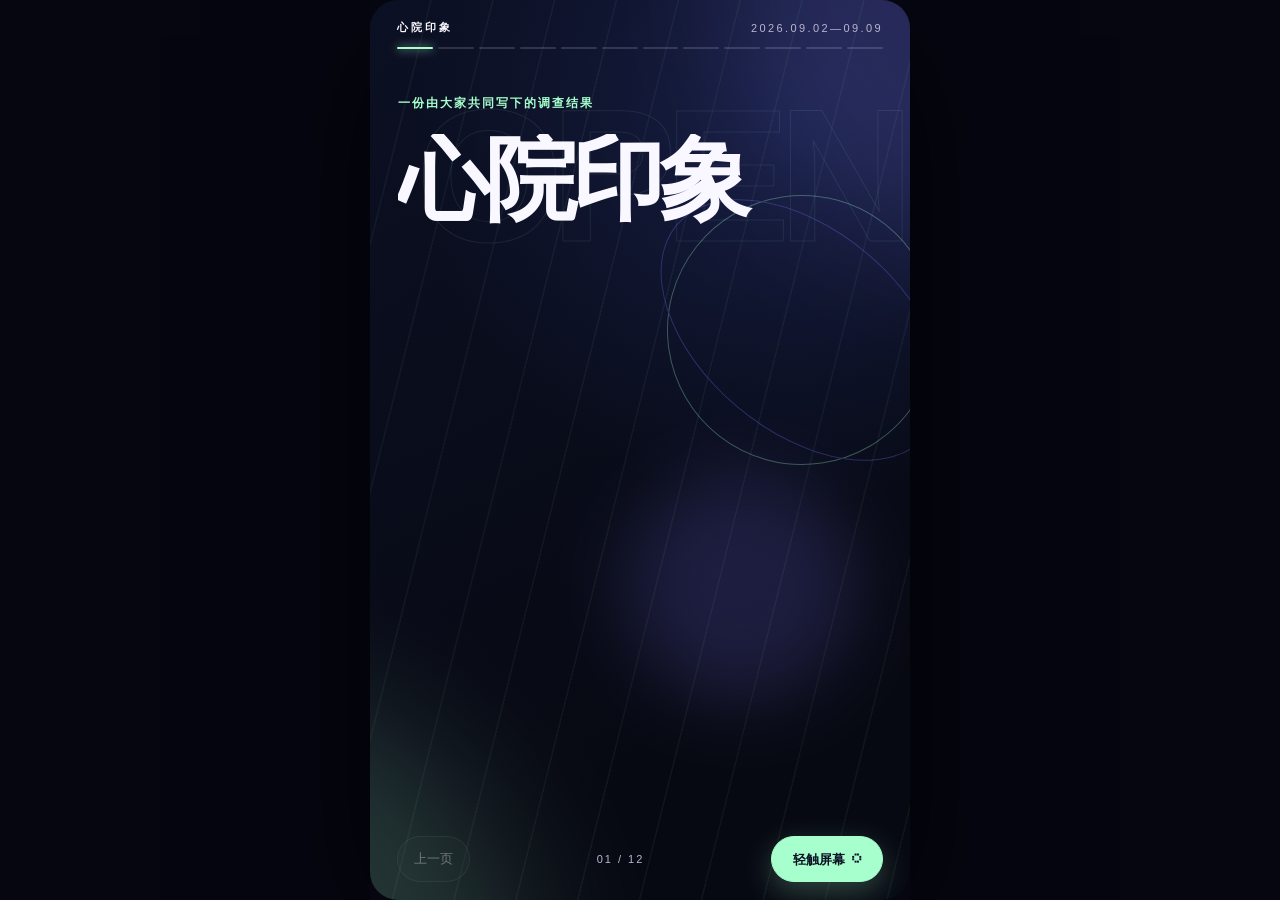
==== public/results/index.html @ 4bf49c8d "Publish 心院印象调查结果 H5" ====
<!doctype html>
<html lang="zh-CN"><head><meta charset="utf-8"><meta name="viewport" content="width=device-width,initial-scale=1,viewport-fit=cover"><meta name="theme-color" content="#f2eee6"><meta name="description" content="77份回答，共同写下心院印象。看看课堂、实验室、生活与期待。"><title>心院印象</title></head><body><div id="xinyuan-recap" aria-label="心院印象互动卡片">
  <style>
    #xinyuan-recap{--xr-paper:light-dark(#f2eee6,#252329);--xr-ink:light-dark(#272035,#f1ebfc);--xr-muted:light-dark(#61576d,#bdb2cf);--xr-line:light-dark(#d9d0e2,#4d415d);--xr-accent:light-dark(#5639a5,#c4afff);--xr-soft:light-dark(#e5dcf7,#3c3053);font-family:"Microsoft YaHei","PingFang SC",sans-serif;color:var(--xr-ink);max-width:620px;margin:auto}
    #xinyuan-recap *{box-sizing:border-box}
    #xinyuan-recap .xr-sheet{background:var(--xr-paper);border-radius:24px;overflow:hidden;position:relative}
    #xinyuan-recap .xr-top{display:flex;justify-content:space-between;align-items:center;padding:22px 30px 13px;gap:12px;font-size:12px;letter-spacing:1.5px}
    #xinyuan-recap .xr-brand{font-weight:600;letter-spacing:3px}
    #xinyuan-recap .xr-progress{display:flex;gap:4px;padding:0 30px}
    #xinyuan-recap .xr-progress span{height:3px;flex:1;background:var(--xr-line);border-radius:2px}
    #xinyuan-recap .xr-progress span.xr-done{background:var(--xr-accent)}
    #xinyuan-recap .xr-content{padding:34px 38px 24px;min-height:590px;position:relative}
    #xinyuan-recap .xr-kicker{font-size:12px;color:var(--xr-muted);letter-spacing:2px;margin-bottom:15px}
    #xinyuan-recap h2{font-size:38px;line-height:1.27;letter-spacing:-1px;font-weight:650;margin:0 0 20px;position:relative;z-index:1}
    #xinyuan-recap .xr-lead{font-size:17px;line-height:1.8;max-width:440px;margin:16px 0;color:var(--xr-ink)}
    #xinyuan-recap .xr-number{font-size:116px;line-height:1.05;letter-spacing:-7px;font-weight:650;color:var(--xr-accent);margin:21px 0 4px}
    #xinyuan-recap .xr-number small{font-size:24px;letter-spacing:0;margin-left:9px;font-weight:500}
    #xinyuan-recap .xr-sub{font-size:14px;line-height:1.6;color:var(--xr-muted);margin:5px 0 20px}
    #xinyuan-recap .xr-highlight{font-size:21px;font-weight:600;line-height:1.6;margin:23px 0 10px}
    #xinyuan-recap .xr-list{display:grid;gap:10px;margin:22px 0}
    #xinyuan-recap .xr-row{display:grid;grid-template-columns:minmax(0,1fr) auto;gap:16px;align-items:center;font-size:15px;padding:8px 0;border-bottom:1px solid var(--xr-line)}
    #xinyuan-recap .xr-row strong{font-variant-numeric:tabular-nums;font-size:20px;font-weight:600}
    #xinyuan-recap .xr-note{font-size:12px;line-height:1.7;color:var(--xr-muted);margin:20px 0 0}
    #xinyuan-recap .xr-quote{font-size:21px;line-height:1.8;padding:18px 0;margin:0;border-bottom:1px solid var(--xr-line)}
    #xinyuan-recap .xr-quote:last-child{border:0}
    #xinyuan-recap .xr-footer{display:flex;justify-content:space-between;align-items:center;gap:10px;padding:14px 25px 22px}
    #xinyuan-recap button{font-family:inherit;font-size:14px;min-height:44px;padding:9px 18px;border:1px solid var(--xr-line);border-radius:100px;background:var(--xr-paper);color:var(--xr-ink);cursor:pointer}
    #xinyuan-recap button:disabled{opacity:.38;cursor:default}
    #xinyuan-recap .xr-next{background:var(--xr-accent);color:var(--xr-paper);border-color:var(--xr-accent)}
    #xinyuan-recap .xr-count{font-size:12px;color:var(--xr-muted);font-variant-numeric:tabular-nums}
    #xinyuan-recap .xr-hero{padding:25px 0 15px;position:relative}
    #xinyuan-recap .xr-hero h2{font-size:60px;line-height:1.12;max-width:300px}
    #xinyuan-recap .xr-orbit{width:230px;height:230px;position:absolute;right:-15px;top:56px;border:1px solid var(--xr-accent);border-radius:50%;opacity:.24;transform:rotate(-30deg)}
    #xinyuan-recap .xr-orbit:after{content:"";position:absolute;inset:33px -30px;border:1px solid var(--xr-accent);border-radius:50%;transform:rotate(70deg)}
    #xinyuan-recap .xr-disc{background:var(--xr-soft);border-radius:50%;width:180px;height:180px;display:flex;align-items:center;justify-content:center;margin:25px 0 16px;font-size:74px;letter-spacing:-4px;color:var(--xr-accent);font-weight:600}
    #xinyuan-recap .xr-words{display:flex;gap:8px;flex-wrap:wrap;margin:20px 0}
    #xinyuan-recap .xr-word{font-size:14px;background:var(--xr-soft);padding:10px 14px;border-radius:100px}
    #xinyuan-recap .xr-personas{display:grid;grid-template-columns:1fr 1fr;gap:0 20px;margin-top:20px}
    #xinyuan-recap .xr-personas .xr-row{font-size:13px;gap:6px}
    #xinyuan-recap .xr-personas strong{font-size:15px}
    #xinyuan-recap .xr-chips{display:flex;gap:4px;flex-wrap:wrap;margin:17px 0;max-width:340px}
    #xinyuan-recap .xr-chips i{width:12px;height:12px;background:var(--xr-line);border-radius:50%}
    #xinyuan-recap .xr-chips i.xr-filled{background:var(--xr-accent)}
    #xinyuan-recap details{padding:15px 5px;color:var(--xr-muted);font-size:12px;line-height:1.8}
    #xinyuan-recap summary{cursor:pointer;min-height:35px;display:list-item}
    #xinyuan-recap .xr-methods{padding:4px 12px 10px}
    @media(max-width:400px){#xinyuan-recap .xr-top{padding:20px 22px 12px;font-size:11px}#xinyuan-recap .xr-progress{padding:0 22px}#xinyuan-recap .xr-content{padding:28px 25px 20px;min-height:565px}#xinyuan-recap h2{font-size:32px}#xinyuan-recap .xr-hero h2{font-size:50px}#xinyuan-recap .xr-number{font-size:98px}#xinyuan-recap .xr-orbit{width:170px;height:170px;right:0;top:75px}#xinyuan-recap .xr-lead{font-size:15px}#xinyuan-recap .xr-quote{font-size:18px}#xinyuan-recap .xr-highlight{font-size:19px}}
  </style>
  <section class="xr-sheet" data-scene="0" data-step="1">
    <div class="xr-atmosphere" aria-hidden="true"><i></i><i></i><i></i></div>
    <div class="xr-top"><span class="xr-brand">心院印象</span><span>2026.09.02—09.09</span></div>
    <div class="xr-progress" aria-hidden="true"></div>
    <div class="xr-content" aria-live="polite" aria-atomic="true"></div>
    <nav class="xr-footer" aria-label="内容翻页"><button type="button" class="xr-prev">上一页</button><span class="xr-count"></span><button type="button" class="xr-next">开始探索 →</button></nav>
  </section>
  <details><summary>关于这份心院印象</summary><div class="xr-methods">这份集体印象由本次调查的77份回答共同组成。77份回答中63份来自心理与认知科学学院，不代表全校意见。多选按选择人数计数；各页分母单独标注。画像名称与三维含义依据原问卷项目：亲近/观望、鲜明/潜行、探索/陪伴。课程归并“普心”等明确别名，并拆分多课程回答。引语为匿名原文或连续节选。生活应用中“没有变化”存在与其他选项同时选择的情况，不将其直接解释为“心理学无用”。未使用缺少定义的派生分数作心理测量。来源：survey_responses_rows (1).csv 与问卷源码。</div></details>
  <script>
  (function(){
    const root=document.getElementById('xinyuan-recap');
    const content=root.querySelector('.xr-content'),progress=root.querySelector('.xr-progress'),prev=root.querySelector('.xr-prev'),next=root.querySelector('.xr-next'),count=root.querySelector('.xr-count');
    const list=(rows,showBars=true)=>{const values=rows.map(r=>Number(r[2]??String(r[1]).match(/\d+(?:\.\d+)?/)?.[0]??0)),max=Math.max(...values,1);return '<div class="xr-list'+(showBars?'':' no-bars')+'">'+rows.map((r,i)=>'<div class="xr-row" style="--bar:'+((values[i]/max)*100).toFixed(1)+'%"><span>'+r[0]+'</span><strong>'+r[1]+'</strong></div>').join('')+'</div>';};
    const dots=(n,total)=>'<div class="xr-chips" role="img" aria-label="'+total+'人中'+n+'人"><span style="display:none"></span>'+Array.from({length:total},(_,i)=>'<i aria-hidden="true" class="'+(i<n?'xr-filled':'')+'"></i>').join('')+'</div>';
    const totalResponses=77;
    const personaColors=['#5cffd1','#5fc8ff','#ffe46b','#bc8cff','#ff9e67','#ff74b7','#9bff75','#f3f0ff'];
    const personaData=[
      {code:'ALE',name:'静音学神',value:33,pct:'42.9%',dims:'亲近 · 潜行 · 探索',tagline:'平时保持静音，关键问题从不掉线。'},
      {code:'WLE',name:'隐藏款学神',value:13,pct:'16.9%',dims:'观望 · 潜行 · 探索',tagline:'江湖一直有传说，本人却很少刷新。'},
      {code:'AVE',name:'社牛学霸',value:11,pct:'14.3%',dims:'亲近 · 鲜明 · 探索',tagline:'人很会社交，开口却全是方法、数据和证据。'},
      {code:'ALC',name:'暖心淡人',value:9,pct:'11.7%',dims:'亲近 · 潜行 · 陪伴',tagline:'情绪稳稳的，不抢镜，但需要时一定在。'},
      {code:'WVE',name:'高配大佬',value:6,pct:'7.8%',dims:'观望 · 鲜明 · 探索',tagline:'能力与气场拉满，只是距离感也拉满。'},
      {code:'AVC',name:'人形小太阳',value:2,pct:'2.6%',dims:'亲近 · 鲜明 · 陪伴',tagline:'自带活人感，走到哪里都能把气氛带起来。'},
      {code:'WLC',name:'待解锁搭子',value:2,pct:'2.6%',dims:'观望 · 潜行 · 陪伴',tagline:'看起来可能合拍，只是认识进度还是 0%。'},
      {code:'WVC',name:'校园显眼包',value:1,pct:'1.3%',dims:'观望 · 鲜明 · 陪伴',tagline:'全校都眼熟，但和你还停留在“见过”。'}
    ];
    const personaMarkup=()=>'<div class="persona-viz"><div class="persona-chart"><svg class="persona-donut" viewBox="0 0 220 220" role="img" aria-label="八种心院画像占比动态环形图"></svg><div class="persona-center"><strong>42.9%</strong><span>ALE · 33人</span></div></div><img class="persona-art" src="assets/personas/ALE.webp" alt="静音学神人物画像"></div><div class="persona-detail" aria-live="polite"><b>静音学神</b><span>ALE · 亲近 · 潜行 · 探索</span><em>平时保持静音，关键问题从不掉线。</em></div><div class="persona-legend" aria-label="选择画像">'+personaData.map((p,i)=>'<button type="button" data-persona="'+i+'" class="'+(i===0?'is-active':'')+'" style="--dot:'+personaColors[i]+'"><i></i>'+p.name+' <small>'+p.pct+'</small></button>').join('')+'</div>';
    const slides=[
      {label:'一份由大家共同写下的调查结果',html:'<div class="xr-hero"><div class="xr-orbit" aria-hidden="true"></div><h2>心院印象</h2><p class="xr-lead">77份回答，<br>写下大家此刻看到的心院。</p><div class="xr-disc">77</div><p class="xr-sub">份回答 · 来自9个院系</p><p class="xr-highlight">有人从课堂认识你，<br>有人在实验室走近你。</p><p class="xr-note">轻触屏幕，让印象一层层出现。</p></div>'},
      {label:'01 / 第一印象',title:'说起心院，<br>大家会想到什么？',html:'<div class="word-field"><div class="word-core"><strong>认知</strong><span>62人</span></div><span>行为 <b>46</b></span><span>脑科学 <b>46</b></span><span>情绪 <b>26</b></span><span>人际关系 <b>8</b></span></div><p class="xr-lead">不是解梦读心，<br>而是研究脑与认知，<br>研究一个个实实在在的人。</p><p class="xr-note">关键词按问卷已有归并逐人去重。</p>'},
      {label:'02 / 心院画像',title:'77份回答，<br>拼出8种心院画像。',html:personaMarkup()+'<p class="xr-note">A/W＝亲近/观望，V/L＝鲜明/潜行，E/C＝探索/陪伴。点击圆环或名字，查看每一种画像。</p>'},
      {label:'03 / 课程推荐榜',title:'最想推荐给别人的课，<br>第一名是——',html:'<div class="xr-number">14<small>/ 55人</small></div><div class="xr-keyword">普通心理学</div><p class="xr-sub">包括“普心”等明确别名</p><div class="course-race"><div style="--score:100%"><span>普通心理学</span><b>14</b></div><div style="--score:85.7%"><span>社会心理学</span><b>12</b></div><div style="--score:42.9%"><span>变态心理学</span><b>6</b></div><div style="--score:35.7%"><span>心理统计</span><b>5</b></div><div style="--score:28.6%"><span>实验心理学</span><b>4</b></div></div><p class="xr-highlight">普通心理学与社会心理学领跑，<br>其余三门课也各有支持者。</p><p class="xr-note">来自55份具体课程回答；归并明确别名并拆分多课程回答。这是提及榜，不是课程质量排名。</p>'},
      {label:'04 / 实验室印象',title:'43个人，<br>参加过心院实验。',html:'<p class="xr-sub lab-caption">参加实验后，大家记住了什么？</p><div class="lab-path"><div><b>26</b><span>游戏感</span></div><i></i><div><b>20</b><span>报酬</span></div><i></i><div><b>19</b><span>反思</span></div><i></i><div><b>18</b><span>好奇结果</span></div></div><p class="xr-lead">有人觉得像游戏，有人关注报酬，<br>也有人在实验之后开始反思自己，<br>还有人关注到实验室温暖的环境。</p><p class="xr-note">上列以43名参加者为分母，每人可以留下不止一种印象。中文为代码语义释义。</p>'},
      {label:'05 / 心理学进入生活',title:'走出课堂，<br>心理学还在生活里。',html:'<div class="life-map"><span><b>50</b>理解自己</span><span><b>37</b>理解行为</span><span><b>29</b>改变习惯</span><span><b>28</b>调节情绪</span><span><b>25</b>沟通</span></div><p class="xr-lead">它帮助人理解自己和他人，<br>也影响情绪、习惯与沟通。</p><p class="xr-note">多选，中文为代码语义释义；选择应用不等于测得实际效果。</p>'},
      {label:'06 / 推荐与存在感',title:'愿意推荐心院，<br>却不常感到它的存在。',html:'<div class="xr-number">28<small>人</small></div><div class="xr-keyword">高推荐 × 低存在感</div><p class="xr-sub">同一份回答里，两种感受同时出现 · 28 / 77</p>'+list([['推荐意愿','4—5分'],['日常存在感','1—2分']],false)+dots(28,77)+'<p class="xr-highlight">认可已经出现，<br>日常连接仍有空间。</p><p class="xr-note">逐份核对两道题得到的交叉人数。标题是对数据组合的编辑概括，不表示因果关系。</p>'},
      {label:'07 / 关注焦点',title:'大家最关注心院的<br>哪一面？',html:'<div class="xr-number">26<small>人</small></div><div class="xr-keyword">科研</div><p class="xr-sub">单选关注重点 · 26 / 77</p>'+list([['人才培养','21人'],['课程','16人'],['服务','7人'],['活动','6人'],['文化','1人']])+'<p class="xr-lead">科研排在第一，<br>人才培养和课程也受到较多关注。</p><p class="xr-note">本页是单选关注重点；不是对学院资源配置或工作质量的评价。</p>'},
      {label:'08 / 未来期待',title:'接下来，大家最期待<br>心院做什么？',html:'<div class="xr-number">47<small>人</small></div><div class="xr-keyword">科普</div><p class="xr-sub">期待这一方向 · 61.0% · 47 / 77</p>'+list([['跨院交流','32人'],['工作坊','31人'],['开放实验室','31人'],['服务信息','21人'],['吉祥物','14人']])+'<p class="xr-lead">一条留言这样写：<br>「感觉可以更加开放一些。」</p><p class="xr-note">未来方向为多选，各项人数不相加。这些是期待，尚不是已确定的活动安排。</p>'},
      {label:'09 / 吉祥物与文创',title:'关于小熊，<br>有个小发现。',html:'<div class="xr-number">18<small>/ 28人</small></div><div class="xr-keyword">形象不匹配 × 毛绒偏好</div><p class="xr-sub">两个答案同时出现</p><p class="xr-highlight">觉得形象不像心院，<br>和喜欢毛绒文创并不冲突。</p>'+list([['文创偏好：毛绒','28票'],['挂件','25票'],['摆件','21票']])+'<p class="xr-lead">「我想要心院的小熊」<br>「希望多做吉祥物文创」</p><p class="xr-note">偏好统计以45位知道吉祥物的答题者为分母，可多选。偏好某一类别不等于愿意购买现有小熊。</p>'},
      {label:'10 / 匿名留言',title:'数字之外，<br>还有44条留言。',html:'<div class="xr-number">44<small>份</small></div><div class="xr-keyword">匿名留言</div><p class="xr-sub">来自77份回答</p><div class="message-mist" aria-label="匿名留言云雾"><span>有你们真好</span><span>祝心院越来越好</span><span>I love SPCS</span><span>心院加油！</span><span>我想要心院的小熊</span><span>心院同学天天开心</span><span>感觉可以更加开放一些</span><span>课别太难</span><span>继续深化课程改革</span><span>谢谢心院！</span><span>希望多做吉祥物文创</span><span>心院啊，这样心的院！</span><span>不后悔学心双</span><span>现实人际交往我用得可太好了</span><span>最温暖的实验室环境</span><span>建议全院本博贯通培养</span><span>希望多沟通，医学生真的压力挺大的</span><span>希望我和心院都越来越好！</span><span>愿世上不再有抑郁症</span><span>我们真的不解梦吗</span><span>真神奇，我正在用我研究的东西研究我研究的东西。</span></div><p class="xr-note">共收到44份非空留言；云中展示较有信息量的原文或连续节选，不以这些内容推断整体正负面比例。</p>'},
      {label:'心院印象 · 尾声',title:'看见心院，<br>也看见更多可能。',html:'<div class="closing-visual" aria-label="77份回答汇成心院印象"><div class="closing-orb"><strong>77</strong><span>份回答</span></div><i>脑与认知</i><i>课堂与实验</i><i>真实的人</i><i>更多连接</i></div><p class="xr-lead closing-lead">从认知、行为与脑科学，<br>到课堂、实验室与生活，<br>这些回答拼出了此刻的心院。</p><p class="xr-highlight closing-highlight">愿知识有温度，<br>愿理解有回声。</p><p class="xr-note closing-note">2026年9月2日至9日 · 共77份回答<br>其中63份来自心院、14份来自其他院系。<br>结果仅呈现本次答题者的集体印象。</p>'}
    ];
    let swipeStart=null;
    content.addEventListener('touchstart',e=>{if(e.touches.length===1)swipeStart={x:e.touches[0].clientX,y:e.touches[0].clientY};},{passive:true});
    content.addEventListener('touchend',e=>{if(!swipeStart)return;const p=e.changedTouches[0],dx=p.clientX-swipeStart.x,dy=p.clientY-swipeStart.y;swipeStart=null;if(Math.abs(dx)>65&&Math.abs(dx)>Math.abs(dy)*1.5){navigate(Math.max(0,Math.min(slides.length-1,index+(dx<0?1:-1))));}},{passive:true});
    const sheet=root.querySelector('.xr-sheet');
    let index=0,step=1,busy=false;const reducedMotion=window.matchMedia('(prefers-reduced-motion: reduce)');const design={palette:'紫色印象'};
    const stageOf=el=>el.matches('.xr-kicker,h2,.xr-hero h2')?1:el.matches('.xr-number,.xr-disc,.xr-sub,.xr-keyword,.word-core,.persona-viz,.lab-path,.life-map,.closing-visual')?2:el.matches('.xr-list,.xr-personas,.xr-chips,.xr-words,.xr-quote,.message-mist,.word-field>span,.persona-detail,.persona-legend,.course-race')?3:4;
    function setStages(){
      for(const el of content.querySelectorAll('.xr-kicker,h2,.xr-number,.xr-disc,.xr-sub,.xr-keyword,.xr-list,.xr-personas,.xr-chips,.xr-words,.xr-quote,.message-mist,.xr-lead,.xr-highlight,.xr-note,.word-core,.word-field>span,.persona-viz,.persona-detail,.persona-legend,.course-race,.lab-path,.life-map,.closing-visual'))el.dataset.stage=stageOf(el);
      if(index===0){const lead=content.querySelector('.xr-lead'),disc=content.querySelector('.xr-disc'),sub=content.querySelector('.xr-sub');if(lead)lead.dataset.stage=2;if(disc)disc.dataset.stage=3;if(sub)sub.dataset.stage=3;}
      if(index===9){const highlight=content.querySelector('.xr-highlight'),listEl=content.querySelector('.xr-list'),lead=content.querySelector('.xr-lead'),note=content.querySelector('.xr-note');if(highlight)highlight.dataset.stage=3;if(listEl)listEl.dataset.stage=4;if(lead)lead.dataset.stage=4;if(note)note.dataset.stage=4;}
      if(index===slides.length-1){const lead=content.querySelector('.closing-lead');if(lead)lead.dataset.stage=3;}
    }
    function render(){content.scrollTop=0;const s=slides[index];sheet.dataset.scene=index;sheet.dataset.sceneLabel=index===0?'OPEN':index===slides.length-1?'END':String(index).padStart(2,'0');sheet.dataset.step=step;content.innerHTML='<div class="xr-kicker">'+s.label+'</div>'+(s.title?'<h2>'+s.title+'</h2>':'')+s.html;setStages();if(index===2)initPersonaChart();progress.innerHTML=slides.map((_,i)=>'<span class="'+(i<=index?'xr-done':'')+'"></span>').join('');count.textContent=String(index+1).padStart(2,'0')+' / '+slides.length;prev.disabled=index===0;updatePrompt();animateVisible(1);}
    function initPersonaChart(){
      const svg=content.querySelector('.persona-donut');if(!svg)return;let offset=0;
      svg.innerHTML=personaData.map((p,i)=>{const pct=p.value/totalResponses*100,gap=Math.min(.9,pct/3),dash=Math.max(.45,pct-gap),mark='<circle class="persona-slice" data-persona="'+i+'" cx="110" cy="110" r="78" pathLength="100" style="--slice:'+dash+';--offset:'+(-offset)+';--color:'+personaColors[i]+'" tabindex="0" role="button" aria-label="'+p.name+'，'+p.value+'人，'+p.pct+'"></circle>';offset+=pct;return mark;}).join('');
      const select=i=>{const p=personaData[i],art=content.querySelector('.persona-art');content.querySelector('.persona-center strong').textContent=p.pct;content.querySelector('.persona-center span').textContent=p.code+' · '+p.value+'人';content.querySelector('.persona-detail b').textContent=p.name;content.querySelector('.persona-detail span').textContent=p.code+' · '+p.dims;content.querySelector('.persona-detail em').textContent=p.tagline;art.src='assets/personas/'+p.code+'.webp';art.alt=p.name+'人物画像';if(!reducedMotion.matches)art.animate([{opacity:.2,transform:'translateX(20px) scale(.92)'},{opacity:1,transform:'translateX(0) scale(1)'}],{duration:480,easing:'cubic-bezier(.16,1,.3,1)'});content.querySelectorAll('[data-persona]').forEach(el=>el.classList.toggle('is-active',Number(el.dataset.persona)===i));};
      content.querySelectorAll('[data-persona]').forEach(el=>{el.addEventListener('click',e=>{e.stopPropagation();select(Number(el.dataset.persona));});el.addEventListener('pointerenter',()=>select(Number(el.dataset.persona)));el.addEventListener('keydown',e=>{if(e.key==='Enter'||e.key===' '){e.preventDefault();e.stopPropagation();select(Number(el.dataset.persona));}});});
    }
    function animateVisible(stage){
      const items=Array.from(content.querySelectorAll('[data-stage="'+stage+'"]'));
      if(stage===2){const number=content.querySelector('.xr-number');if(number)countNumber(number);}
      if(reducedMotion.matches)return;
      items.forEach((el,i)=>{const base=getComputedStyle(el).transform,fromTransform=base==='none'?'translate3d(0,34px,0) scale(.96)':base+' translate3d(0,24px,0) scale(.96)';let from={opacity:0,transform:fromTransform,filter:'blur(12px)',clipPath:'inset(0 0 30% 0)'};if(el.matches('h2'))from={opacity:0,transform:'translate3d(0,42px,0) skewY(3deg)',filter:'blur(5px)',clipPath:'inset(0 0 100% 0)'};if(el.matches('.xr-number,.xr-disc'))from={opacity:0,transform:'translate3d(0,54px,0) scale(.68) rotate(-4deg)',filter:'blur(14px)',clipPath:'inset(0 0 0 0)'};if(el.matches('.xr-row')||el.closest('.xr-list'))from.transform='translate3d('+(i%2?36:-36)+'px,0,0)';el.animate([from,{opacity:1,transform:base==='none'?'none':base,filter:'blur(0)',clipPath:'inset(0 0 0 0)'}],{duration:el.matches('.xr-number,.xr-disc')?1150:820,delay:i*105,easing:'cubic-bezier(.16,1,.3,1)',fill:'both'});});
      if(stage===3){
        content.querySelectorAll('.xr-chips i').forEach((el,i)=>el.animate([{transform:'scale(0)',opacity:0},{transform:'scale(1.7)',opacity:1,offset:.62},{transform:'scale(1)',opacity:1}],{duration:520,delay:i*13,easing:'cubic-bezier(.16,1,.3,1)',fill:'both'}));
        content.querySelectorAll('.course-race div,.xr-list .xr-row,.message-mist span,.persona-legend button').forEach((el,i)=>el.animate([{opacity:0,transform:'translate3d('+(i%2?42:-42)+'px,18px,0) scale(.92)',filter:'blur(7px)'},{opacity:1,transform:'translate3d(0,0,0) scale(1)',filter:'blur(0)'}],{duration:720,delay:i*55,easing:'cubic-bezier(.16,1,.3,1)',fill:'both'}));
        content.querySelectorAll('.xr-quote').forEach((el,i)=>el.animate([{opacity:0,transform:'translateX('+(i%2?-34:34)+'px) rotate('+(i%2?2:-2)+'deg)'},{opacity:1,transform:getComputedStyle(el).transform==='none'?'none':getComputedStyle(el).transform}],{duration:720,delay:i*150,easing:'cubic-bezier(.16,1,.3,1)',fill:'both'}));
      }
      const last=items.at(-1);if(last&&content.scrollHeight>content.clientHeight)setTimeout(()=>{const a=last.getBoundingClientRect(),b=content.getBoundingClientRect(),delta=a.bottom-b.bottom+18;if(delta>0)content.scrollBy({top:delta,behavior:'smooth'});},420+items.length*80);
    }
    function countNumber(el){
      const node=Array.from(el.childNodes).find(n=>n.nodeType===3&&/[0-9]/.test(n.textContent));if(!node||node.dataset)return;
      const target=parseFloat(node.textContent);if(!Number.isFinite(target)||reducedMotion.matches)return;
      const decimal=node.textContent.includes('.');const start=performance.now();const duration=900;node.textContent='0';
      function tick(now){const t=Math.min(1,(now-start)/duration),v=target*(1-Math.pow(1-t,3));node.textContent=decimal?v.toFixed(1):Math.round(v);if(t<1)requestAnimationFrame(tick);}
      requestAnimationFrame(tick);
    }
    function updatePrompt(){const finished=index===slides.length-1&&step===4;next.textContent=finished?'感谢浏览':step<4?'轻触屏幕':'下一幕';next.disabled=finished;next.classList.toggle('is-tap',step<4&&!finished);next.classList.toggle('is-finished',finished);}
    function advance(){if(busy||(index===slides.length-1&&step===4))return;if(step<4){step++;sheet.dataset.step=step;animateVisible(step);updatePrompt();}else navigate(index+1);}
    async function navigate(target){
      if(busy||target===index)return;
      busy=true;
      const direction=target>index?1:-1;
      try{
        if(!reducedMotion.matches&&content.animate){
          const leaving=content.animate([{opacity:1,transform:'translateX(0)'},{opacity:0,transform:'translateX('+(-direction*18)+'px)'}],{duration:180,easing:'ease-in'});
          await leaving.finished.catch(()=>{});
        }
        index=target;step=1;render();
      }finally{busy=false;}
    }
    prev.addEventListener('click',e=>{e.stopPropagation();if(index>0)navigate(index-1);});
    next.addEventListener('click',e=>{e.stopPropagation();advance();});
    sheet.addEventListener('click',e=>{if(e.target.closest('button,details,summary'))return;advance();});
    root.addEventListener('keydown',e=>{if(e.key==='ArrowRight'||e.key===' '||e.key==='Enter'){e.preventDefault();advance();}if(e.key==='ArrowLeft'){e.preventDefault();navigate(Math.max(0,index-1));}});
    if(matchMedia('(pointer:fine)').matches)sheet.addEventListener('pointermove',e=>{const r=sheet.getBoundingClientRect();sheet.style.setProperty('--px',((e.clientX-r.left)/r.width-.5).toFixed(3));sheet.style.setProperty('--py',((e.clientY-r.top)/r.height-.5).toFixed(3));});
    reducedMotion.addEventListener('change',()=>{if(revealObserver)revealObserver.disconnect();for(const animation of content.getAnimations({subtree:true}))animation.cancel();for(const el of content.querySelectorAll('[style]'))el.style.opacity='1';});
    render();
  })();
  </script>
</div>

<style>
html{color-scheme:light;background:#f2eee6}body{margin:0;padding:0;font-family:"Microsoft YaHei","PingFang SC",sans-serif;-webkit-text-size-adjust:100%}button{-webkit-tap-highlight-color:transparent}#xinyuan-recap{width:100%;max-width:620px;margin:auto}#xinyuan-recap .xr-sheet{height:calc(100svh - 54px);min-height:520px;display:flex;flex-direction:column;border-radius:0}#xinyuan-recap .xr-content{flex:1;min-height:0;overflow-y:auto;overscroll-behavior-y:contain;-webkit-overflow-scrolling:touch;padding-bottom:22px;touch-action:pan-y}#xinyuan-recap .xr-top{padding-top:max(20px,env(safe-area-inset-top));flex-shrink:0}#xinyuan-recap .xr-progress{flex-shrink:0}#xinyuan-recap .xr-footer{flex-shrink:0;padding-bottom:max(16px,env(safe-area-inset-bottom))}#xinyuan-recap .xr-lead{font-size:16px}#xinyuan-recap .xr-number{font-size:clamp(88px,21vw,112px)}#xinyuan-recap details{padding:10px 25px 12px;font-size:12px}#xinyuan-recap summary{min-height:26px}#xinyuan-recap .xr-methods{padding:8px 0 15px}#xinyuan-recap .xr-hero{padding-top:4px}#xinyuan-recap .xr-disc{width:140px;height:140px;margin:22px 0 12px}#xinyuan-recap .xr-hero h2{font-size:54px}#xinyuan-recap .xr-row span{font-size:14px}#xinyuan-recap .xr-content h2{font-size:clamp(30px,7.5vw,38px)}#xinyuan-recap .xr-hero h2{font-size:54px}#xinyuan-recap .xr-note{margin-top:14px}@media(min-width:621px){body{background:#ddd5e9}#xinyuan-recap{box-shadow:0 0 80px #37215515}}@media(prefers-reduced-motion:no-preference){#xinyuan-recap button{transition:transform .15s}#xinyuan-recap button:active{transform:scale(.97)}}
</style>
<style>
html,body{height:100%;overflow:hidden;background:#090b16}
#xinyuan-recap{height:100%;max-width:540px;color:#fff;isolation:isolate}
#xinyuan-recap .xr-sheet{--scene-bg:#0c1024;--scene-bg2:#161d42;--scene-ink:#f9f7ff;--scene-muted:#b8b6d1;--scene-accent:#a6ffcc;--scene-accent2:#7b73ff;--px:0;--py:0;position:relative;height:100svh;min-height:520px;background:radial-gradient(circle at 78% 14%,var(--scene-bg2),transparent 43%),linear-gradient(155deg,var(--scene-bg),#070912 78%);color:var(--scene-ink);transition:background .7s cubic-bezier(.16,1,.3,1);overflow:hidden}
#xinyuan-recap .xr-sheet:before{content:"";position:absolute;inset:0;z-index:0;pointer-events:none;background:repeating-linear-gradient(104deg,transparent 0 58px,color-mix(in srgb,var(--scene-accent) 5%,transparent) 59px 60px);animation:grid-glide 16s linear infinite}
#xinyuan-recap .xr-sheet:after{content:attr(data-scene-label);position:absolute;right:0;top:11%;width:100%;overflow:hidden;text-align:right;padding-right:8px;z-index:0;pointer-events:none;font:900 clamp(110px,36vw,190px)/.8 Arial,sans-serif;letter-spacing:-13px;color:transparent;-webkit-text-stroke:1px color-mix(in srgb,var(--scene-accent) 12%,transparent);opacity:.75;animation:mark-breathe 6s ease-in-out infinite alternate}
@keyframes grid-glide{to{background-position:60px 0}}@keyframes mark-breathe{to{opacity:1;filter:drop-shadow(0 0 22px color-mix(in srgb,var(--scene-accent) 18%,transparent))}}
#xinyuan-recap .xr-sheet[data-scene="1"]{--scene-bg:#21102d;--scene-bg2:#602044;--scene-accent:#ffce55;--scene-accent2:#ff647c}
#xinyuan-recap .xr-sheet[data-scene="2"]{--scene-bg:#071b2c;--scene-bg2:#0e5368;--scene-accent:#6fffd2;--scene-accent2:#25b6e8}
#xinyuan-recap .xr-sheet[data-scene="3"]{--scene-bg:#291007;--scene-bg2:#733516;--scene-accent:#ffe278;--scene-accent2:#ff8c4d}
#xinyuan-recap .xr-sheet[data-scene="4"]{--scene-bg:#101d16;--scene-bg2:#315e41;--scene-accent:#c5ff6a;--scene-accent2:#62d9a0}
#xinyuan-recap .xr-sheet[data-scene="5"]{--scene-bg:#231219;--scene-bg2:#702a48;--scene-accent:#ffaca8;--scene-accent2:#ff5a89}
#xinyuan-recap .xr-sheet[data-scene="6"]{--scene-bg:#0b1235;--scene-bg2:#273998;--scene-accent:#fff27a;--scene-accent2:#7d9cff}
#xinyuan-recap .xr-sheet[data-scene="7"]{--scene-bg:#190d30;--scene-bg2:#59308b;--scene-accent:#ffbc70;--scene-accent2:#b989ff}
#xinyuan-recap .xr-sheet[data-scene="8"]{--scene-bg:#09212a;--scene-bg2:#126278;--scene-accent:#a6ffde;--scene-accent2:#53c6ff}
#xinyuan-recap .xr-sheet[data-scene="9"]{--scene-bg:#2b0d24;--scene-bg2:#872252;--scene-accent:#ffd0e3;--scene-accent2:#ff6eb4}
#xinyuan-recap .xr-sheet[data-scene="10"]{--scene-bg:#151526;--scene-bg2:#3b346d;--scene-accent:#e2dbff;--scene-accent2:#9c8dff}
#xinyuan-recap .xr-sheet[data-scene="11"]{--scene-bg:#080f18;--scene-bg2:#163b4a;--scene-accent:#8affd6;--scene-accent2:#48b8ff}
#xinyuan-recap .xr-atmosphere{position:absolute;inset:0;overflow:hidden;pointer-events:none;z-index:1;mix-blend-mode:screen}
#xinyuan-recap .xr-atmosphere i{position:absolute;width:44vmax;height:44vmax;border-radius:50%;filter:blur(70px);opacity:.18;background:var(--scene-accent2);animation:xr-drift 15s ease-in-out infinite alternate}
#xinyuan-recap .xr-atmosphere i:nth-child(1){right:-30vmax;top:-24vmax}
#xinyuan-recap .xr-atmosphere i:nth-child(2){left:-32vmax;bottom:-28vmax;background:var(--scene-accent);animation-delay:-5s}
#xinyuan-recap .xr-atmosphere i:nth-child(3){width:18vmax;height:18vmax;right:10%;bottom:22%;filter:blur(38px);animation-delay:-9s}
@keyframes xr-drift{to{transform:translate3d(9vw,7vh,0) scale(1.16)}}
#xinyuan-recap .xr-top{padding:calc(env(safe-area-inset-top) + 20px) 27px 12px;color:var(--scene-muted);font-size:11px;letter-spacing:2.4px;position:relative;z-index:3}
#xinyuan-recap .xr-brand{color:var(--scene-ink);font-weight:700}
#xinyuan-recap .xr-progress{padding:0 27px;gap:5px;position:relative;z-index:3}
#xinyuan-recap .xr-progress span{height:2px;background:#ffffff25}
#xinyuan-recap .xr-progress span.xr-done{background:var(--scene-accent);box-shadow:0 0 10px var(--scene-accent)}
#xinyuan-recap .xr-content{padding:clamp(24px,5.5vh,46px) 28px 18px;overflow-y:auto;overflow-x:hidden;scrollbar-width:none;mask-image:linear-gradient(to bottom,#000 0,#000 94%,transparent 100%);z-index:2;position:relative}
#xinyuan-recap .xr-content::-webkit-scrollbar{display:none}
#xinyuan-recap .xr-kicker{color:var(--scene-accent);font-size:12px;letter-spacing:2px;text-transform:uppercase;margin-bottom:18px;font-weight:700}
#xinyuan-recap h2,#xinyuan-recap .xr-hero h2{font-size:clamp(40px,11vw,62px);line-height:1.08;letter-spacing:-2.5px;font-weight:800;margin:0 0 20px;text-wrap:balance}
#xinyuan-recap .xr-hero h2{font-size:clamp(62px,17vw,92px);max-width:100%;line-height:.98;letter-spacing:-5px}
#xinyuan-recap .xr-number{font-size:clamp(108px,30vw,164px);line-height:.85;letter-spacing:-8px;font-weight:850;color:var(--scene-accent);margin:28px 0 18px;text-shadow:0 0 42px color-mix(in srgb,var(--scene-accent) 32%,transparent);font-variant-numeric:tabular-nums;position:relative;width:max-content;max-width:100%}
#xinyuan-recap .xr-number:after{content:"";position:absolute;left:4px;right:-18px;bottom:-9px;height:5px;border-radius:99px;background:linear-gradient(90deg,var(--scene-accent),transparent);transform-origin:left;animation:number-streak 1.3s .15s cubic-bezier(.16,1,.3,1) both}@keyframes number-streak{from{transform:scaleX(0);filter:blur(8px)}to{transform:scaleX(1);filter:blur(0)}}
#xinyuan-recap .xr-number small{font-size:22px;color:var(--scene-ink);letter-spacing:0;margin-left:10px;font-weight:650}
#xinyuan-recap .xr-sub{color:var(--scene-muted);font-size:14px;line-height:1.55;letter-spacing:.2px;margin-bottom:24px}
#xinyuan-recap .xr-keyword{width:max-content;max-width:100%;margin:-12px 0 8px;padding:7px 13px;border:1px solid color-mix(in srgb,var(--scene-accent) 45%,transparent);border-radius:99px;background:color-mix(in srgb,var(--scene-accent) 13%,transparent);color:var(--scene-accent);font-size:clamp(20px,6vw,28px);font-weight:850;line-height:1.15;letter-spacing:-.5px;box-shadow:0 0 28px color-mix(in srgb,var(--scene-accent) 10%,transparent)}
#xinyuan-recap .xr-lead{font-size:18px;line-height:1.75;color:var(--scene-ink);max-width:450px}
#xinyuan-recap .xr-highlight{font-size:24px;line-height:1.5;color:var(--scene-accent);font-weight:800;margin-top:26px}
#xinyuan-recap .xr-note{font-size:12px;line-height:1.7;color:var(--scene-muted);max-width:460px}
#xinyuan-recap .xr-list{gap:0;margin:18px 0 22px}
#xinyuan-recap .xr-row{position:relative;border:0;padding:13px 12px;font-size:15px;isolation:isolate;overflow:hidden;border-radius:10px;margin:3px 0}
#xinyuan-recap .xr-row:before{content:"";position:absolute;inset:0;z-index:-2;background:#ffffff09;border:1px solid #ffffff0d;border-radius:inherit}
#xinyuan-recap .xr-row:after{content:"";position:absolute;inset:0 auto 0 0;width:var(--bar,0%);z-index:-1;border-radius:inherit;background:linear-gradient(90deg,color-mix(in srgb,var(--scene-accent) 26%,transparent),color-mix(in srgb,var(--scene-accent2) 10%,transparent));box-shadow:inset 0 -2px color-mix(in srgb,var(--scene-accent) 70%,transparent);transform-origin:left;animation:xr-grow 1.15s cubic-bezier(.16,1,.3,1) both}
#xinyuan-recap .xr-list.no-bars .xr-row:after{display:none}
@keyframes xr-grow{from{transform:scaleX(0)}to{transform:scaleX(1)}}
#xinyuan-recap .xr-row strong{font-size:21px;color:var(--scene-ink);font-weight:800}
#xinyuan-recap .xr-personas{gap:10px;margin:12px 0 20px}
#xinyuan-recap .xr-personas .xr-row{background:#ffffff0b;border:1px solid #ffffff16;border-radius:14px;padding:12px 13px;overflow:hidden}
#xinyuan-recap .xr-personas .xr-row:before,#xinyuan-recap .xr-personas .xr-row:after{display:none}
#xinyuan-recap .xr-personas .xr-row:nth-child(1),#xinyuan-recap .xr-personas .xr-row:nth-child(2){background:color-mix(in srgb,var(--scene-accent) 12%,transparent)}
#xinyuan-recap .xr-personas strong{font-size:14px;color:var(--scene-accent)}
#xinyuan-recap .xr-chips{gap:7px;max-width:390px}
#xinyuan-recap .xr-chips i{width:10px;height:10px;background:#ffffff24}
#xinyuan-recap .xr-chips i.xr-filled{background:var(--scene-accent);box-shadow:0 0 8px color-mix(in srgb,var(--scene-accent) 60%,transparent)}
#xinyuan-recap .xr-quote{font-size:23px;line-height:1.55;padding:18px 0;border-color:#ffffff25;color:var(--scene-ink)}
#xinyuan-recap .xr-quote:before{content:"“";color:var(--scene-accent);font-size:40px;line-height:0;vertical-align:-10px;margin-right:3px}
#xinyuan-recap .xr-words{gap:9px;margin:8px 0 28px}
#xinyuan-recap .xr-word{background:color-mix(in srgb,var(--scene-accent) 14%,transparent);border:1px solid color-mix(in srgb,var(--scene-accent) 35%,transparent);color:var(--scene-accent);font-size:14px;padding:11px 15px}
#xinyuan-recap .xr-disc{width:176px;height:176px;background:linear-gradient(145deg,var(--scene-accent),var(--scene-accent2));color:var(--scene-bg);box-shadow:0 22px 80px color-mix(in srgb,var(--scene-accent2) 35%,transparent);font-size:84px;font-weight:850;margin:28px 0 16px}
#xinyuan-recap .xr-orbit{right:-55px;top:65px;border-color:var(--scene-accent);opacity:.3;width:270px;height:270px;animation:xr-spin 18s linear infinite}
#xinyuan-recap .xr-orbit:after{border-color:var(--scene-accent2)}
@keyframes xr-spin{to{transform:rotate(330deg)}}
#xinyuan-recap [data-stage]{opacity:0;pointer-events:none}
#xinyuan-recap [data-stage],#xinyuan-recap [data-stage] *{animation-play-state:paused!important}
#xinyuan-recap .xr-sheet[data-step="1"] [data-stage="1"],#xinyuan-recap .xr-sheet[data-step="2"] [data-stage="1"],#xinyuan-recap .xr-sheet[data-step="2"] [data-stage="2"],#xinyuan-recap .xr-sheet[data-step="3"] [data-stage="1"],#xinyuan-recap .xr-sheet[data-step="3"] [data-stage="2"],#xinyuan-recap .xr-sheet[data-step="3"] [data-stage="3"],#xinyuan-recap .xr-sheet[data-step="4"] [data-stage]{opacity:1;pointer-events:auto}
#xinyuan-recap .xr-sheet[data-step="1"] [data-stage="1"],#xinyuan-recap .xr-sheet[data-step="1"] [data-stage="1"] *,#xinyuan-recap .xr-sheet[data-step="2"] [data-stage="1"],#xinyuan-recap .xr-sheet[data-step="2"] [data-stage="1"] *,#xinyuan-recap .xr-sheet[data-step="2"] [data-stage="2"],#xinyuan-recap .xr-sheet[data-step="2"] [data-stage="2"] *,#xinyuan-recap .xr-sheet[data-step="3"] [data-stage="1"],#xinyuan-recap .xr-sheet[data-step="3"] [data-stage="1"] *,#xinyuan-recap .xr-sheet[data-step="3"] [data-stage="2"],#xinyuan-recap .xr-sheet[data-step="3"] [data-stage="2"] *,#xinyuan-recap .xr-sheet[data-step="3"] [data-stage="3"],#xinyuan-recap .xr-sheet[data-step="3"] [data-stage="3"] *,#xinyuan-recap .xr-sheet[data-step="4"] [data-stage],#xinyuan-recap .xr-sheet[data-step="4"] [data-stage] *{animation-play-state:running!important}
#xinyuan-recap .xr-footer{padding:12px 27px calc(env(safe-area-inset-bottom) + 18px);position:relative;z-index:4;color:var(--scene-muted)}
#xinyuan-recap .xr-footer button{min-width:46px;height:46px;padding:0 16px;border-radius:23px;border:1px solid #ffffff2a;background:#ffffff0b;color:var(--scene-ink);backdrop-filter:blur(16px);font-size:13px}
#xinyuan-recap .xr-footer .xr-next{min-width:112px;background:var(--scene-accent);border-color:var(--scene-accent);color:var(--scene-bg);font-weight:800;box-shadow:0 10px 30px color-mix(in srgb,var(--scene-accent) 25%,transparent)}
#xinyuan-recap .xr-footer .xr-next.is-finished:disabled{opacity:1;cursor:default;background:#ffffff12;color:var(--scene-accent);border-color:color-mix(in srgb,var(--scene-accent) 45%,transparent);box-shadow:none}
#xinyuan-recap .xr-footer .xr-next:after{content:"  ›";font-size:19px;vertical-align:-1px}
#xinyuan-recap .xr-footer .xr-next.is-tap{animation:tap-breathe 1.8s ease-in-out infinite}#xinyuan-recap .xr-footer .xr-next.is-tap:after{content:"  ◌"}@keyframes tap-breathe{50%{filter:brightness(1.12);box-shadow:0 12px 42px color-mix(in srgb,var(--scene-accent) 46%,transparent)}}
#xinyuan-recap .xr-count{font-size:11px;letter-spacing:2px;color:var(--scene-muted)}
#xinyuan-recap details{display:none}
.word-field{height:285px;position:relative;margin:-4px 0 4px;isolation:isolate}.word-field:before,.word-field:after{content:"";position:absolute;left:50%;top:46%;border:1px dashed color-mix(in srgb,var(--scene-accent) 25%,transparent);border-radius:50%;transform:translate(-50%,-50%);animation:word-orbit 15s linear infinite}.word-field:before{width:230px;height:230px}.word-field:after{width:275px;height:275px;animation-direction:reverse;animation-duration:22s}@keyframes word-orbit{to{transform:translate(-50%,-50%) rotate(360deg)}}
.word-core{position:absolute;left:50%;top:46%;width:164px;height:164px;transform:translate(-50%,-50%);border-radius:50%;display:grid;place-content:center;text-align:center;background:radial-gradient(circle at 38% 30%,#fff4,var(--scene-accent) 6%,var(--scene-accent2));color:var(--scene-bg);box-shadow:0 22px 80px #0006,0 0 60px color-mix(in srgb,var(--scene-accent) 30%,transparent);z-index:2}
.word-core strong{font-size:42px;letter-spacing:-2px}.word-core span{font-size:13px;margin-top:4px;font-weight:800}
.word-field>span{position:absolute;padding:10px 14px;border:1px solid #ffffff28;border-radius:99px;background:#ffffff0d;backdrop-filter:blur(12px);font-weight:700;animation:word-float 4s ease-in-out infinite alternate}
.word-field>span b{color:var(--scene-accent);margin-left:5px}.word-field>span:nth-of-type(1){left:0;top:0}.word-field>span:nth-of-type(2){right:0;top:0;animation-delay:-1.2s}.word-field>span:nth-of-type(3){left:0;bottom:0;animation-delay:-2.1s}.word-field>span:nth-of-type(4){right:0;bottom:0;animation-delay:-3s}
@keyframes word-float{to{transform:translateY(-8px) rotate(1deg)}}
.persona-viz{position:relative;height:220px;margin:-8px 0 2px;display:flex;align-items:center;isolation:isolate}.persona-viz:before{content:"";position:absolute;inset:13px 4px 13px 0;border-radius:110px;background:linear-gradient(110deg,#ffffff0b,transparent 52%,color-mix(in srgb,var(--scene-accent) 10%,transparent));border:1px solid #ffffff12;z-index:-1}.persona-chart{position:relative;width:200px;height:200px;z-index:2;flex:0 0 auto}.persona-donut{width:100%;height:100%;overflow:visible;filter:drop-shadow(0 20px 35px #0007)}
.persona-slice{fill:none;stroke:var(--color);stroke-width:31;stroke-linecap:butt;stroke-dasharray:var(--slice) calc(100 - var(--slice));stroke-dashoffset:var(--offset);transform:rotate(-90deg);transform-origin:center;cursor:pointer;opacity:.82;transition:stroke-width .28s,opacity .28s,filter .28s;animation:donut-open 1.4s cubic-bezier(.16,1,.3,1) both}
.persona-slice.is-active,.persona-slice:hover,.persona-slice:focus-visible{stroke-width:39;opacity:1;filter:drop-shadow(0 0 7px var(--color));outline:none}
@keyframes donut-open{from{stroke-dasharray:0 100;opacity:0}to{stroke-dasharray:var(--slice) calc(100 - var(--slice));opacity:.82}}
.persona-center{position:absolute;inset:0;display:grid;place-content:center;text-align:center;pointer-events:none}.persona-center strong{font-size:29px;line-height:1.1;color:var(--scene-ink)}.persona-center span{font-size:11px;color:var(--scene-muted);margin-top:6px}.persona-art{position:absolute;right:2px;bottom:10px;width:120px;height:180px;object-fit:cover;object-position:center 28%;border-radius:70px 70px 18px 18px;filter:saturate(.94) contrast(1.06) drop-shadow(0 18px 24px #0007);mask-image:linear-gradient(#000 76%,transparent 100%);z-index:1;animation:portrait-hover 3.8s ease-in-out infinite alternate}@keyframes portrait-hover{to{translate:0 -7px;filter:saturate(1.08) contrast(1.06) drop-shadow(0 24px 30px #0008)}}
.persona-detail{min-height:72px;text-align:center;margin:0 -4px 7px;display:grid;gap:3px}.persona-detail b{font-size:20px;color:var(--scene-accent)}.persona-detail span{font-size:12px;color:var(--scene-muted)}.persona-detail em{font-style:normal;font-size:13px;color:var(--scene-ink)}
.persona-legend{display:flex;gap:7px;overflow-x:auto;margin:5px -28px 0;padding:2px 28px 8px;scrollbar-width:none}.persona-legend::-webkit-scrollbar{display:none}.persona-legend button{flex:0 0 auto;min-height:34px;border:1px solid #ffffff25;background:#ffffff0b;color:var(--scene-ink);border-radius:99px;padding:7px 10px;font-size:12px}.persona-legend button i{display:inline-block;width:7px;height:7px;border-radius:50%;background:var(--dot);margin-right:4px}.persona-legend button small{color:var(--scene-muted);font-size:10px}.persona-legend button.is-active{border-color:var(--dot);background:color-mix(in srgb,var(--dot) 17%,transparent)}
.course-race{display:grid;gap:9px;margin:15px 0 4px;counter-reset:rank}.course-race div{height:42px;position:relative;display:grid;grid-template-columns:28px 1fr auto;gap:7px;align-items:center;padding:0 12px 0 8px;isolation:isolate;font-size:14px;background:#ffffff08;border:1px solid #ffffff0c;border-radius:10px;overflow:hidden;counter-increment:rank}.course-race div:after{content:counter(rank,decimal-leading-zero);font:700 10px/1 Arial;color:var(--scene-muted);order:-1}.course-race div:before{content:"";position:absolute;inset:0 auto 0 0;width:var(--score);border-radius:9px;background:linear-gradient(90deg,color-mix(in srgb,var(--scene-accent) 34%,transparent),color-mix(in srgb,var(--scene-accent2) 18%,transparent));box-shadow:inset 0 -2px color-mix(in srgb,var(--scene-accent) 70%,transparent);z-index:-1;transform-origin:left;animation:race-in 1.1s cubic-bezier(.16,1,.3,1) both}.course-race div:nth-child(2):before{animation-delay:.12s}.course-race div:nth-child(3):before{animation-delay:.24s}.course-race div:nth-child(4):before{animation-delay:.36s}.course-race div:nth-child(5):before{animation-delay:.48s}.course-race b{font-size:22px;color:var(--scene-accent)}
@keyframes race-in{from{transform:scaleX(0)}to{transform:scaleX(1)}}
.lab-path{display:grid;grid-template-columns:1fr 1fr;gap:10px;margin:28px 0 30px;position:relative}.lab-path:before{content:"";position:absolute;inset:18% 22%;border:1px dashed color-mix(in srgb,var(--scene-accent) 45%,transparent);transform:rotate(-18deg);z-index:-1}.lab-path div{width:auto;height:78px;border-radius:22px;display:grid;place-content:center;text-align:center;background:linear-gradient(145deg,color-mix(in srgb,var(--scene-accent) 20%,transparent),#ffffff08);border:1px solid color-mix(in srgb,var(--scene-accent) 58%,transparent);box-shadow:0 0 28px color-mix(in srgb,var(--scene-accent) 12%,transparent);animation:node-pop .7s cubic-bezier(.16,1,.3,1) both}.lab-path div:nth-of-type(2){animation-delay:.18s}.lab-path div:nth-of-type(3){animation-delay:.36s}.lab-path div:nth-of-type(4){animation-delay:.54s}.lab-path b{font-size:25px}.lab-path span{font-size:11px;color:var(--scene-muted)}.lab-path i{display:none}
.lab-caption{margin:-3px 0 10px!important;color:var(--scene-ink)!important}
@keyframes node-pop{from{transform:scale(0);opacity:0}to{transform:scale(1);opacity:1}}
.life-map{min-height:280px;display:grid;grid-template-columns:1fr 1fr;gap:10px;position:relative;margin:2px 0 12px}.life-map span{min-height:82px;position:relative;display:grid;place-content:center;text-align:center;border-radius:24px;background:linear-gradient(145deg,color-mix(in srgb,var(--scene-accent) 16%,transparent),#ffffff06);border:1px solid color-mix(in srgb,var(--scene-accent) 42%,transparent);animation:life-breathe 3s ease-in-out infinite alternate}.life-map b{display:block;color:var(--scene-accent);font-size:30px}.life-map span:nth-child(1){grid-column:1/-1;min-height:108px;border-radius:54px}.life-map span:nth-child(2){animation-delay:-.8s}.life-map span:nth-child(3){animation-delay:-1.5s}.life-map span:nth-child(4){animation-delay:-2.2s}.life-map span:nth-child(5){animation-delay:-2.8s}
@keyframes life-breathe{to{box-shadow:0 0 38px color-mix(in srgb,var(--scene-accent) 20%,transparent);filter:brightness(1.1)}}
.message-mist{min-height:330px;margin:2px -22px 5px;padding:16px 8px;display:flex;flex-wrap:wrap;align-content:center;justify-content:center;gap:8px 11px;mask-image:radial-gradient(ellipse,#000 58%,transparent 100%)}.message-mist span{padding:6px 10px;border-radius:99px;background:#ffffff0a;border:1px solid #ffffff16;color:var(--scene-ink);font-size:13px;white-space:nowrap;text-shadow:0 0 16px color-mix(in srgb,var(--scene-accent) 55%,transparent);animation:mist-drift 4.8s ease-in-out infinite alternate}.message-mist span:nth-child(3n){color:var(--scene-accent);font-size:16px;animation-delay:-1.4s}.message-mist span:nth-child(4n){opacity:.56;filter:blur(.45px);font-size:11px;animation-delay:-2.7s}.message-mist span:nth-child(5n){font-size:18px;font-weight:800;animation-delay:-3.5s}.message-mist span:nth-child(7n){transform:translateX(16px);opacity:.72}@keyframes mist-drift{to{transform:translateY(-8px) translateX(4px);opacity:.78}}
.closing-visual{height:252px;position:relative;margin:-4px 0 8px;isolation:isolate}.closing-visual:before,.closing-visual:after{content:"";position:absolute;left:50%;top:48%;border:1px solid color-mix(in srgb,var(--scene-accent) 30%,transparent);border-radius:50%;transform:translate(-50%,-50%);animation:closing-ring 8s linear infinite}.closing-visual:before{width:210px;height:210px}.closing-visual:after{width:156px;height:156px;animation-direction:reverse;animation-duration:6s}.closing-orb{position:absolute;left:50%;top:48%;width:122px;height:122px;transform:translate(-50%,-50%);border-radius:50%;display:grid;place-content:center;text-align:center;background:radial-gradient(circle at 34% 28%,#fff8,var(--scene-accent) 12%,var(--scene-accent2));color:var(--scene-bg);box-shadow:0 0 65px color-mix(in srgb,var(--scene-accent) 38%,transparent),0 25px 55px #0007;z-index:2;animation:closing-glow 3s ease-in-out infinite alternate}.closing-orb strong{font-size:51px;line-height:.9;letter-spacing:-4px}.closing-orb span{font-size:12px;font-weight:800;margin-top:7px}.closing-visual i{position:absolute;padding:7px 11px;border-radius:99px;background:#ffffff0d;border:1px solid #ffffff1f;color:var(--scene-ink);font-size:12px;font-style:normal;backdrop-filter:blur(10px);animation:closing-float 3.5s ease-in-out infinite alternate}.closing-visual i:nth-of-type(1){left:0;top:28px}.closing-visual i:nth-of-type(2){right:0;top:51px;animation-delay:-.8s}.closing-visual i:nth-of-type(3){left:5px;bottom:25px;animation-delay:-1.6s}.closing-visual i:nth-of-type(4){right:4px;bottom:9px;animation-delay:-2.4s}@keyframes closing-ring{to{transform:translate(-50%,-50%) rotate(360deg)}}@keyframes closing-glow{to{filter:brightness(1.13);box-shadow:0 0 90px color-mix(in srgb,var(--scene-accent) 48%,transparent),0 30px 65px #0008}}@keyframes closing-float{to{translate:0 -8px}}.closing-lead{margin:8px 0 14px!important}.closing-highlight{margin:12px 0!important}.closing-note{margin-top:14px!important}
#xinyuan-recap .xr-sheet[data-scene="2"] .xr-content{padding-top:24px}#xinyuan-recap .xr-sheet[data-scene="2"] h2{font-size:38px;margin-bottom:6px}#xinyuan-recap .xr-sheet[data-scene="2"] .xr-note{margin-top:7px}
#xinyuan-recap .xr-sheet[data-scene="3"] .xr-number{font-size:98px;margin:14px 0 8px}#xinyuan-recap .xr-sheet[data-scene="3"] .xr-highlight{font-size:17px;margin:14px 0 0}
#xinyuan-recap .xr-sheet[data-scene="4"] .xr-content,#xinyuan-recap .xr-sheet[data-scene="5"] .xr-content{padding-top:28px}
#xinyuan-recap .xr-sheet[data-scene="10"] .xr-quote:nth-of-type(1){transform:rotate(-1deg)}#xinyuan-recap .xr-sheet[data-scene="10"] .xr-quote:nth-of-type(2){transform:translateX(14px) rotate(1deg)}#xinyuan-recap .xr-sheet[data-scene="10"] .xr-quote:nth-of-type(3){transform:translateX(-5px) rotate(-.5deg)}
@media(max-height:690px){#xinyuan-recap .xr-content{padding-top:20px}#xinyuan-recap h2{font-size:36px}#xinyuan-recap .xr-hero h2{font-size:58px}#xinyuan-recap .xr-number{font-size:96px;margin:20px 0 12px}#xinyuan-recap .xr-row{padding:9px 0}#xinyuan-recap .xr-lead{font-size:16px;line-height:1.58}#xinyuan-recap .xr-highlight{font-size:20px;margin-top:18px}#xinyuan-recap .xr-note{line-height:1.5;margin-top:10px}#xinyuan-recap .xr-disc{width:130px;height:130px;font-size:64px;margin:18px 0 10px}#xinyuan-recap .xr-sheet[data-scene="6"] h2{font-size:30px}#xinyuan-recap .xr-sheet[data-scene="6"] .xr-number{font-size:76px;margin:9px 0 8px}#xinyuan-recap .xr-sheet[data-scene="6"] .xr-keyword{font-size:19px;margin-top:-8px}#xinyuan-recap .xr-sheet[data-scene="6"] .xr-list{margin:8px 0}#xinyuan-recap .xr-sheet[data-scene="6"] .xr-chips{margin:9px 0}#xinyuan-recap .xr-sheet[data-scene="6"] .xr-highlight{font-size:18px;margin-top:10px}.message-mist{min-height:300px}}
@media(max-height:690px){.closing-visual{height:210px}.closing-visual:before{width:180px;height:180px}.closing-visual:after{width:140px;height:140px}.closing-orb{width:106px;height:106px}.closing-orb strong{font-size:44px}.closing-lead{font-size:15px!important;line-height:1.55!important}.closing-highlight{font-size:20px!important}}
@media(min-width:541px){body{display:grid;place-items:center;background:#050610}#xinyuan-recap{height:min(920px,100svh);box-shadow:0 35px 140px #000a}#xinyuan-recap .xr-sheet{height:100%;border-radius:28px}}
@media(prefers-reduced-motion:reduce){#xinyuan-recap .xr-atmosphere i,#xinyuan-recap .xr-orbit{animation:none}#xinyuan-recap *{scroll-behavior:auto!important}}
</style>
</body></html>
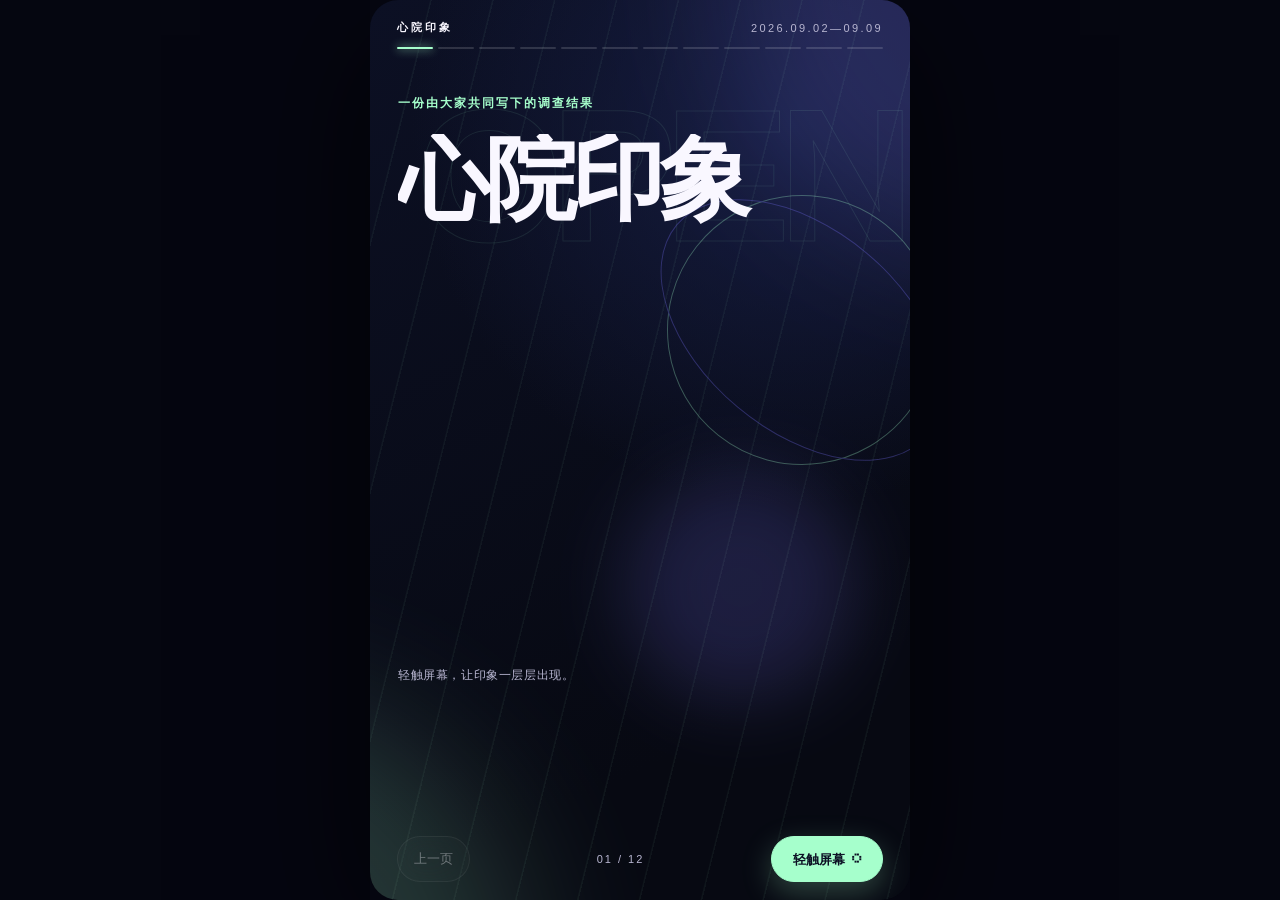
==== commit 134c57a5: "Fix persona image switching and remove page notes" ====
--- a/public/results/index.html
+++ b/public/results/index.html
@@ -1,5 +1,5 @@
 <!doctype html>
-<html lang="zh-CN"><head><meta charset="utf-8"><meta name="viewport" content="width=device-width,initial-scale=1,viewport-fit=cover"><meta name="theme-color" content="#f2eee6"><meta name="description" content="77份回答，共同写下心院印象。看看课堂、实验室、生活与期待。"><title>心院印象</title></head><body><div id="xinyuan-recap" aria-label="心院印象互动卡片">
+<html lang="zh-CN"><head><meta charset="utf-8"><meta name="viewport" content="width=device-width,initial-scale=1,viewport-fit=cover"><meta name="theme-color" content="#f2eee6"><meta name="description" content="82份回答，共同写下心院印象。看看课堂、实验室、生活与期待。"><title>心院印象</title></head><body><div id="xinyuan-recap" aria-label="心院印象互动卡片">
   <style>
     #xinyuan-recap{--xr-paper:light-dark(#f2eee6,#252329);--xr-ink:light-dark(#272035,#f1ebfc);--xr-muted:light-dark(#61576d,#bdb2cf);--xr-line:light-dark(#d9d0e2,#4d415d);--xr-accent:light-dark(#5639a5,#c4afff);--xr-soft:light-dark(#e5dcf7,#3c3053);font-family:"Microsoft YaHei","PingFang SC",sans-serif;color:var(--xr-ink);max-width:620px;margin:auto}
     #xinyuan-recap *{box-sizing:border-box}
@@ -53,39 +53,39 @@
     <div class="xr-content" aria-live="polite" aria-atomic="true"></div>
     <nav class="xr-footer" aria-label="内容翻页"><button type="button" class="xr-prev">上一页</button><span class="xr-count"></span><button type="button" class="xr-next">开始探索 →</button></nav>
   </section>
-  <details><summary>关于这份心院印象</summary><div class="xr-methods">这份集体印象由本次调查的77份回答共同组成。77份回答中63份来自心理与认知科学学院，不代表全校意见。多选按选择人数计数；各页分母单独标注。画像名称与三维含义依据原问卷项目：亲近/观望、鲜明/潜行、探索/陪伴。课程归并“普心”等明确别名，并拆分多课程回答。引语为匿名原文或连续节选。生活应用中“没有变化”存在与其他选项同时选择的情况，不将其直接解释为“心理学无用”。未使用缺少定义的派生分数作心理测量。来源：survey_responses_rows (1).csv 与问卷源码。</div></details>
+  <details><summary>关于这份心院印象</summary><div class="xr-methods">这份集体印象由本次调查的82份回答共同组成。82份回答中63份来自心理与认知科学学院，不代表全校意见。多选按选择人数计数；各页分母单独标注。画像名称与三维含义依据原问卷项目：亲近/观望、鲜明/潜行、探索/陪伴。课程归并“普心”等明确别名，并拆分多课程回答。引语为匿名原文或连续节选。生活应用中“没有变化”存在与其他选项同时选择的情况，不将其直接解释为“心理学无用”。未使用缺少定义的派生分数作心理测量。来源：survey_responses_rows (2).csv 与问卷源码。</div></details>
   <script>
   (function(){
     const root=document.getElementById('xinyuan-recap');
     const content=root.querySelector('.xr-content'),progress=root.querySelector('.xr-progress'),prev=root.querySelector('.xr-prev'),next=root.querySelector('.xr-next'),count=root.querySelector('.xr-count');
     const list=(rows,showBars=true)=>{const values=rows.map(r=>Number(r[2]??String(r[1]).match(/\d+(?:\.\d+)?/)?.[0]??0)),max=Math.max(...values,1);return '<div class="xr-list'+(showBars?'':' no-bars')+'">'+rows.map((r,i)=>'<div class="xr-row" style="--bar:'+((values[i]/max)*100).toFixed(1)+'%"><span>'+r[0]+'</span><strong>'+r[1]+'</strong></div>').join('')+'</div>';};
     const dots=(n,total)=>'<div class="xr-chips" role="img" aria-label="'+total+'人中'+n+'人"><span style="display:none"></span>'+Array.from({length:total},(_,i)=>'<i aria-hidden="true" class="'+(i<n?'xr-filled':'')+'"></i>').join('')+'</div>';
-    const totalResponses=77;
+    const totalResponses=82;
     const personaColors=['#5cffd1','#5fc8ff','#ffe46b','#bc8cff','#ff9e67','#ff74b7','#9bff75','#f3f0ff'];
     const personaData=[
-      {code:'ALE',name:'静音学神',value:33,pct:'42.9%',dims:'亲近 · 潜行 · 探索',tagline:'平时保持静音，关键问题从不掉线。'},
-      {code:'WLE',name:'隐藏款学神',value:13,pct:'16.9%',dims:'观望 · 潜行 · 探索',tagline:'江湖一直有传说，本人却很少刷新。'},
-      {code:'AVE',name:'社牛学霸',value:11,pct:'14.3%',dims:'亲近 · 鲜明 · 探索',tagline:'人很会社交，开口却全是方法、数据和证据。'},
-      {code:'ALC',name:'暖心淡人',value:9,pct:'11.7%',dims:'亲近 · 潜行 · 陪伴',tagline:'情绪稳稳的，不抢镜，但需要时一定在。'},
-      {code:'WVE',name:'高配大佬',value:6,pct:'7.8%',dims:'观望 · 鲜明 · 探索',tagline:'能力与气场拉满，只是距离感也拉满。'},
-      {code:'AVC',name:'人形小太阳',value:2,pct:'2.6%',dims:'亲近 · 鲜明 · 陪伴',tagline:'自带活人感，走到哪里都能把气氛带起来。'},
-      {code:'WLC',name:'待解锁搭子',value:2,pct:'2.6%',dims:'观望 · 潜行 · 陪伴',tagline:'看起来可能合拍，只是认识进度还是 0%。'},
-      {code:'WVC',name:'校园显眼包',value:1,pct:'1.3%',dims:'观望 · 鲜明 · 陪伴',tagline:'全校都眼熟，但和你还停留在“见过”。'}
+      {code:'ALE',name:'静音学神',value:34,pct:'41.5%',dims:'亲近 · 潜行 · 探索',tagline:'平时保持静音，关键问题从不掉线。',image:'/results/assets/personas/ALE.webp?v=83'},
+      {code:'WLE',name:'隐藏款学神',value:15,pct:'18.3%',dims:'观望 · 潜行 · 探索',tagline:'江湖一直有传说，本人却很少刷新。',image:'/results/assets/personas/WLE.webp?v=83'},
+      {code:'AVE',name:'社牛学霸',value:11,pct:'13.4%',dims:'亲近 · 鲜明 · 探索',tagline:'人很会社交，开口却全是方法、数据和证据。',image:'/results/assets/personas/AVE.webp?v=83'},
+      {code:'ALC',name:'暖心淡人',value:11,pct:'13.4%',dims:'亲近 · 潜行 · 陪伴',tagline:'情绪稳稳的，不抢镜，但需要时一定在。',image:'/results/assets/personas/ALC.webp?v=83'},
+      {code:'WVE',name:'高配大佬',value:6,pct:'7.3%',dims:'观望 · 鲜明 · 探索',tagline:'能力与气场拉满，只是距离感也拉满。',image:'/results/assets/personas/WVE.webp?v=83'},
+      {code:'AVC',name:'人形小太阳',value:2,pct:'2.4%',dims:'亲近 · 鲜明 · 陪伴',tagline:'自带活人感，走到哪里都能把气氛带起来。',image:'/results/assets/personas/AVC.webp?v=83'},
+      {code:'WLC',name:'待解锁搭子',value:2,pct:'2.4%',dims:'观望 · 潜行 · 陪伴',tagline:'看起来可能合拍，只是认识进度还是 0%。',image:'/results/assets/personas/WLC.webp?v=83'},
+      {code:'WVC',name:'校园显眼包',value:1,pct:'1.2%',dims:'观望 · 鲜明 · 陪伴',tagline:'全校都眼熟，但和你还停留在“见过”。',image:'/results/assets/personas/WVC.webp?v=83'}
     ];
-    const personaMarkup=()=>'<div class="persona-viz"><div class="persona-chart"><svg class="persona-donut" viewBox="0 0 220 220" role="img" aria-label="八种心院画像占比动态环形图"></svg><div class="persona-center"><strong>42.9%</strong><span>ALE · 33人</span></div></div><img class="persona-art" src="assets/personas/ALE.webp" alt="静音学神人物画像"></div><div class="persona-detail" aria-live="polite"><b>静音学神</b><span>ALE · 亲近 · 潜行 · 探索</span><em>平时保持静音，关键问题从不掉线。</em></div><div class="persona-legend" aria-label="选择画像">'+personaData.map((p,i)=>'<button type="button" data-persona="'+i+'" class="'+(i===0?'is-active':'')+'" style="--dot:'+personaColors[i]+'"><i></i>'+p.name+' <small>'+p.pct+'</small></button>').join('')+'</div>';
+    const personaMarkup=()=>'<div class="persona-viz"><div class="persona-chart"><svg class="persona-donut" viewBox="0 0 220 220" role="img" aria-label="八种心院画像占比动态环形图"></svg><div class="persona-center"><strong>41.5%</strong><span>ALE · 34人</span></div></div><img class="persona-art" src="/results/assets/personas/ALE.webp?v=83" alt="静音学神人物画像"></div><div class="persona-detail" aria-live="polite"><b>静音学神</b><span>ALE · 亲近 · 潜行 · 探索</span><em>平时保持静音，关键问题从不掉线。</em></div><div class="persona-legend" aria-label="选择画像">'+personaData.map((p,i)=>'<button type="button" data-persona="'+i+'" class="'+(i===0?'is-active':'')+'" style="--dot:'+personaColors[i]+'"><i></i>'+p.name+' <small>'+p.pct+'</small></button>').join('')+'</div>';
     const slides=[
-      {label:'一份由大家共同写下的调查结果',html:'<div class="xr-hero"><div class="xr-orbit" aria-hidden="true"></div><h2>心院印象</h2><p class="xr-lead">77份回答，<br>写下大家此刻看到的心院。</p><div class="xr-disc">77</div><p class="xr-sub">份回答 · 来自9个院系</p><p class="xr-highlight">有人从课堂认识你，<br>有人在实验室走近你。</p><p class="xr-note">轻触屏幕，让印象一层层出现。</p></div>'},
-      {label:'01 / 第一印象',title:'说起心院，<br>大家会想到什么？',html:'<div class="word-field"><div class="word-core"><strong>认知</strong><span>62人</span></div><span>行为 <b>46</b></span><span>脑科学 <b>46</b></span><span>情绪 <b>26</b></span><span>人际关系 <b>8</b></span></div><p class="xr-lead">不是解梦读心，<br>而是研究脑与认知，<br>研究一个个实实在在的人。</p><p class="xr-note">关键词按问卷已有归并逐人去重。</p>'},
-      {label:'02 / 心院画像',title:'77份回答，<br>拼出8种心院画像。',html:personaMarkup()+'<p class="xr-note">A/W＝亲近/观望，V/L＝鲜明/潜行，E/C＝探索/陪伴。点击圆环或名字，查看每一种画像。</p>'},
-      {label:'03 / 课程推荐榜',title:'最想推荐给别人的课，<br>第一名是——',html:'<div class="xr-number">14<small>/ 55人</small></div><div class="xr-keyword">普通心理学</div><p class="xr-sub">包括“普心”等明确别名</p><div class="course-race"><div style="--score:100%"><span>普通心理学</span><b>14</b></div><div style="--score:85.7%"><span>社会心理学</span><b>12</b></div><div style="--score:42.9%"><span>变态心理学</span><b>6</b></div><div style="--score:35.7%"><span>心理统计</span><b>5</b></div><div style="--score:28.6%"><span>实验心理学</span><b>4</b></div></div><p class="xr-highlight">普通心理学与社会心理学领跑，<br>其余三门课也各有支持者。</p><p class="xr-note">来自55份具体课程回答；归并明确别名并拆分多课程回答。这是提及榜，不是课程质量排名。</p>'},
-      {label:'04 / 实验室印象',title:'43个人，<br>参加过心院实验。',html:'<p class="xr-sub lab-caption">参加实验后，大家记住了什么？</p><div class="lab-path"><div><b>26</b><span>游戏感</span></div><i></i><div><b>20</b><span>报酬</span></div><i></i><div><b>19</b><span>反思</span></div><i></i><div><b>18</b><span>好奇结果</span></div></div><p class="xr-lead">有人觉得像游戏，有人关注报酬，<br>也有人在实验之后开始反思自己，<br>还有人关注到实验室温暖的环境。</p><p class="xr-note">上列以43名参加者为分母，每人可以留下不止一种印象。中文为代码语义释义。</p>'},
-      {label:'05 / 心理学进入生活',title:'走出课堂，<br>心理学还在生活里。',html:'<div class="life-map"><span><b>50</b>理解自己</span><span><b>37</b>理解行为</span><span><b>29</b>改变习惯</span><span><b>28</b>调节情绪</span><span><b>25</b>沟通</span></div><p class="xr-lead">它帮助人理解自己和他人，<br>也影响情绪、习惯与沟通。</p><p class="xr-note">多选，中文为代码语义释义；选择应用不等于测得实际效果。</p>'},
-      {label:'06 / 推荐与存在感',title:'愿意推荐心院，<br>却不常感到它的存在。',html:'<div class="xr-number">28<small>人</small></div><div class="xr-keyword">高推荐 × 低存在感</div><p class="xr-sub">同一份回答里，两种感受同时出现 · 28 / 77</p>'+list([['推荐意愿','4—5分'],['日常存在感','1—2分']],false)+dots(28,77)+'<p class="xr-highlight">认可已经出现，<br>日常连接仍有空间。</p><p class="xr-note">逐份核对两道题得到的交叉人数。标题是对数据组合的编辑概括，不表示因果关系。</p>'},
-      {label:'07 / 关注焦点',title:'大家最关注心院的<br>哪一面？',html:'<div class="xr-number">26<small>人</small></div><div class="xr-keyword">科研</div><p class="xr-sub">单选关注重点 · 26 / 77</p>'+list([['人才培养','21人'],['课程','16人'],['服务','7人'],['活动','6人'],['文化','1人']])+'<p class="xr-lead">科研排在第一，<br>人才培养和课程也受到较多关注。</p><p class="xr-note">本页是单选关注重点；不是对学院资源配置或工作质量的评价。</p>'},
-      {label:'08 / 未来期待',title:'接下来，大家最期待<br>心院做什么？',html:'<div class="xr-number">47<small>人</small></div><div class="xr-keyword">科普</div><p class="xr-sub">期待这一方向 · 61.0% · 47 / 77</p>'+list([['跨院交流','32人'],['工作坊','31人'],['开放实验室','31人'],['服务信息','21人'],['吉祥物','14人']])+'<p class="xr-lead">一条留言这样写：<br>「感觉可以更加开放一些。」</p><p class="xr-note">未来方向为多选，各项人数不相加。这些是期待，尚不是已确定的活动安排。</p>'},
-      {label:'09 / 吉祥物与文创',title:'关于小熊，<br>有个小发现。',html:'<div class="xr-number">18<small>/ 28人</small></div><div class="xr-keyword">形象不匹配 × 毛绒偏好</div><p class="xr-sub">两个答案同时出现</p><p class="xr-highlight">觉得形象不像心院，<br>和喜欢毛绒文创并不冲突。</p>'+list([['文创偏好：毛绒','28票'],['挂件','25票'],['摆件','21票']])+'<p class="xr-lead">「我想要心院的小熊」<br>「希望多做吉祥物文创」</p><p class="xr-note">偏好统计以45位知道吉祥物的答题者为分母，可多选。偏好某一类别不等于愿意购买现有小熊。</p>'},
-      {label:'10 / 匿名留言',title:'数字之外，<br>还有44条留言。',html:'<div class="xr-number">44<small>份</small></div><div class="xr-keyword">匿名留言</div><p class="xr-sub">来自77份回答</p><div class="message-mist" aria-label="匿名留言云雾"><span>有你们真好</span><span>祝心院越来越好</span><span>I love SPCS</span><span>心院加油！</span><span>我想要心院的小熊</span><span>心院同学天天开心</span><span>感觉可以更加开放一些</span><span>课别太难</span><span>继续深化课程改革</span><span>谢谢心院！</span><span>希望多做吉祥物文创</span><span>心院啊，这样心的院！</span><span>不后悔学心双</span><span>现实人际交往我用得可太好了</span><span>最温暖的实验室环境</span><span>建议全院本博贯通培养</span><span>希望多沟通，医学生真的压力挺大的</span><span>希望我和心院都越来越好！</span><span>愿世上不再有抑郁症</span><span>我们真的不解梦吗</span><span>真神奇，我正在用我研究的东西研究我研究的东西。</span></div><p class="xr-note">共收到44份非空留言；云中展示较有信息量的原文或连续节选，不以这些内容推断整体正负面比例。</p>'},
-      {label:'心院印象 · 尾声',title:'看见心院，<br>也看见更多可能。',html:'<div class="closing-visual" aria-label="77份回答汇成心院印象"><div class="closing-orb"><strong>77</strong><span>份回答</span></div><i>脑与认知</i><i>课堂与实验</i><i>真实的人</i><i>更多连接</i></div><p class="xr-lead closing-lead">从认知、行为与脑科学，<br>到课堂、实验室与生活，<br>这些回答拼出了此刻的心院。</p><p class="xr-highlight closing-highlight">愿知识有温度，<br>愿理解有回声。</p><p class="xr-note closing-note">2026年9月2日至9日 · 共77份回答<br>其中63份来自心院、14份来自其他院系。<br>结果仅呈现本次答题者的集体印象。</p>'}
+      {label:'一份由大家共同写下的调查结果',html:'<div class="xr-hero"><div class="xr-orbit" aria-hidden="true"></div><h2>心院印象</h2><p class="xr-lead">82份回答，<br>写下大家此刻看到的心院。</p><div class="xr-disc">82</div><p class="xr-sub">份回答 · 来自10个院系</p><p class="xr-highlight">有人从课堂认识你，<br>有人在实验室走近你。</p><p class="xr-gesture">轻触屏幕，让印象一层层出现。</p></div>'},
+      {label:'01 / 第一印象',title:'说起心院，<br>大家会想到什么？',html:'<div class="word-field"><div class="word-core"><strong>认知</strong><span>65人</span></div><span>行为 <b>49</b></span><span>脑科学 <b>47</b></span><span>情绪 <b>28</b></span><span>人际关系 <b>8</b></span></div><p class="xr-lead">不是解梦读心，<br>而是研究脑与认知，<br>研究一个个实实在在的人。</p>'},
+      {label:'02 / 心院画像',title:'82份回答，<br>拼出8种心院画像。',html:personaMarkup()+''},
+      {label:'03 / 课程推荐榜',title:'最想推荐给别人的课，<br>第一名是——',html:'<div class="xr-number">14<small>/ 58份作答</small></div><div class="xr-keyword">普通心理学</div><p class="xr-sub">包括“普心”等明确别名</p><div class="course-race"><div style="--score:100%"><span>普通心理学</span><b>14</b></div><div style="--score:85.7%"><span>社会心理学</span><b>12</b></div><div style="--score:42.9%"><span>变态心理学</span><b>6</b></div><div style="--score:35.7%"><span>心理统计</span><b>5</b></div><div style="--score:35.7%"><span>实验心理学</span><b>5</b></div></div><p class="xr-highlight">普通心理学与社会心理学领跑，<br>其余三门课也各有支持者。</p>'},
+      {label:'04 / 实验室印象',title:'45个人，<br>参加过心院实验。',html:'<p class="xr-sub lab-caption">参加实验后，大家记住了什么？</p><div class="lab-path"><div><b>26</b><span>游戏感</span></div><i></i><div><b>21</b><span>报酬</span></div><i></i><div><b>20</b><span>好奇结果</span></div><i></i><div><b>19</b><span>反思</span></div></div><p class="xr-lead">有人觉得像游戏，有人关注报酬，<br>也有人好奇实验结果，或在结束后反思自己，<br>还有人关注到实验室温暖的环境。</p>'},
+      {label:'05 / 心理学进入生活',title:'走出课堂，<br>心理学还在生活里。',html:'<div class="life-map"><span><b>54</b>理解自己</span><span><b>39</b>理解行为</span><span><b>32</b>改变习惯</span><span><b>30</b>调节情绪</span><span><b>27</b>沟通</span></div><p class="xr-lead">它帮助人理解自己和他人，<br>也影响情绪、习惯与沟通。</p>'},
+      {label:'06 / 推荐与存在感',title:'愿意推荐心院，<br>却不常感到它的存在。',html:'<div class="xr-number">30<small>人</small></div><div class="xr-keyword">高推荐 × 低存在感</div><p class="xr-sub">同一份回答里，两种感受同时出现 · 30 / 82</p>'+list([['推荐意愿','4—5分'],['日常存在感','1—2分']],false)+dots(30,82)+'<p class="xr-highlight">认可已经出现，<br>日常连接仍有空间。</p>'},
+      {label:'07 / 关注焦点',title:'大家最关注心院的<br>哪一面？',html:'<div class="xr-number">26<small>人</small></div><div class="xr-keyword">科研</div><p class="xr-sub">单选关注重点 · 26 / 82</p>'+list([['人才培养','21人'],['课程','19人'],['活动','8人'],['服务','7人'],['文化','1人']])+'<p class="xr-lead">科研排在第一，<br>人才培养和课程也受到较多关注。</p>'},
+      {label:'08 / 未来期待',title:'接下来，大家最期待<br>心院做什么？',html:'<div class="xr-number">52<small>人</small></div><div class="xr-keyword">科普</div><p class="xr-sub">期待这一方向 · 63.4% · 52 / 82</p>'+list([['跨院交流','35人'],['开放实验室','33人'],['工作坊','32人'],['服务信息','22人'],['吉祥物','14人']])+'<p class="xr-lead">一条留言这样写：<br>「感觉可以更加开放一些。」</p>'},
+      {label:'09 / 吉祥物与文创',title:'关于小熊，<br>有个小发现。',html:'<div class="xr-number">18<small>/ 28人</small></div><div class="xr-keyword">形象不匹配 × 毛绒偏好</div><p class="xr-sub">两个答案同时出现</p><p class="xr-highlight">觉得形象不像心院，<br>和喜欢毛绒文创并不冲突。</p>'+list([['文创偏好：毛绒','28票'],['挂件','25票'],['摆件','21票']])+'<p class="xr-lead">「我想要心院的小熊」<br>「希望多做吉祥物文创」</p>'},
+      {label:'10 / 匿名留言',title:'数字之外，<br>还有49条留言。',html:'<div class="xr-number">49<small>份</small></div><div class="xr-keyword">匿名留言</div><p class="xr-sub">来自82份回答</p><div class="message-mist" aria-label="匿名留言云雾"><span>有你们真好</span><span>请多组织活动，让门外汉也能在心理学门口溜达</span><span>祝心院越来越好</span><span>I love SPCS</span><span>心院加油！</span><span>我想要心院的小熊</span><span>心院同学天天开心</span><span>感觉可以更加开放一些</span><span>课别太难</span><span>继续深化课程改革</span><span>谢谢心院！</span><span>希望多做吉祥物文创</span><span>心院啊，这样心的院！</span><span>不后悔学心双</span><span>现实人际交往我用得可太好了</span><span>最温暖的实验室环境</span><span>建议全院本博贯通培养</span><span>希望多沟通，医学生真的压力挺大的</span><span>希望我和心院都越来越好！</span><span>愿世上不再有抑郁症</span><span>我们真的不解梦吗</span><span>真神奇，我正在用我研究的东西研究我研究的东西。</span></div>'},
+      {label:'心院印象 · 尾声',title:'看见心院，<br>也看见更多可能。',html:'<div class="closing-visual" aria-label="82份回答汇成心院印象"><div class="closing-orb"><strong>82</strong><span>份回答</span></div><i>脑与认知</i><i>课堂与实验</i><i>真实的人</i><i>更多连接</i></div><p class="xr-lead closing-lead">从认知、行为与脑科学，<br>到课堂、实验室与生活，<br>这些回答拼出了此刻的心院。</p><p class="xr-highlight closing-highlight">愿知识有温度，<br>愿理解有回声。</p>'}
     ];
     let swipeStart=null;
     content.addEventListener('touchstart',e=>{if(e.touches.length===1)swipeStart={x:e.touches[0].clientX,y:e.touches[0].clientY};},{passive:true});
@@ -103,7 +103,7 @@
     function initPersonaChart(){
       const svg=content.querySelector('.persona-donut');if(!svg)return;let offset=0;
       svg.innerHTML=personaData.map((p,i)=>{const pct=p.value/totalResponses*100,gap=Math.min(.9,pct/3),dash=Math.max(.45,pct-gap),mark='<circle class="persona-slice" data-persona="'+i+'" cx="110" cy="110" r="78" pathLength="100" style="--slice:'+dash+';--offset:'+(-offset)+';--color:'+personaColors[i]+'" tabindex="0" role="button" aria-label="'+p.name+'，'+p.value+'人，'+p.pct+'"></circle>';offset+=pct;return mark;}).join('');
-      const select=i=>{const p=personaData[i],art=content.querySelector('.persona-art');content.querySelector('.persona-center strong').textContent=p.pct;content.querySelector('.persona-center span').textContent=p.code+' · '+p.value+'人';content.querySelector('.persona-detail b').textContent=p.name;content.querySelector('.persona-detail span').textContent=p.code+' · '+p.dims;content.querySelector('.persona-detail em').textContent=p.tagline;art.src='assets/personas/'+p.code+'.webp';art.alt=p.name+'人物画像';if(!reducedMotion.matches)art.animate([{opacity:.2,transform:'translateX(20px) scale(.92)'},{opacity:1,transform:'translateX(0) scale(1)'}],{duration:480,easing:'cubic-bezier(.16,1,.3,1)'});content.querySelectorAll('[data-persona]').forEach(el=>el.classList.toggle('is-active',Number(el.dataset.persona)===i));};
+      personaData.forEach(p=>{const preload=new Image();preload.src=p.image;});const select=i=>{const p=personaData[i],art=content.querySelector('.persona-art');content.querySelector('.persona-center strong').textContent=p.pct;content.querySelector('.persona-center span').textContent=p.code+' · '+p.value+'人';content.querySelector('.persona-detail b').textContent=p.name;content.querySelector('.persona-detail span').textContent=p.code+' · '+p.dims;content.querySelector('.persona-detail em').textContent=p.tagline;art.removeAttribute('srcset');art.src=p.image;art.alt=p.name+'人物画像';art.dataset.personaCode=p.code;if(!reducedMotion.matches)art.animate([{opacity:.2,transform:'translateX(20px) scale(.92)'},{opacity:1,transform:'translateX(0) scale(1)'}],{duration:480,easing:'cubic-bezier(.16,1,.3,1)'});content.querySelectorAll('[data-persona]').forEach(el=>el.classList.toggle('is-active',Number(el.dataset.persona)===i));};
       content.querySelectorAll('[data-persona]').forEach(el=>{el.addEventListener('click',e=>{e.stopPropagation();select(Number(el.dataset.persona));});el.addEventListener('pointerenter',()=>select(Number(el.dataset.persona)));el.addEventListener('keydown',e=>{if(e.key==='Enter'||e.key===' '){e.preventDefault();e.stopPropagation();select(Number(el.dataset.persona));}});});
     }
     function animateVisible(stage){
@@ -251,7 +251,7 @@
 .life-map{min-height:280px;display:grid;grid-template-columns:1fr 1fr;gap:10px;position:relative;margin:2px 0 12px}.life-map span{min-height:82px;position:relative;display:grid;place-content:center;text-align:center;border-radius:24px;background:linear-gradient(145deg,color-mix(in srgb,var(--scene-accent) 16%,transparent),#ffffff06);border:1px solid color-mix(in srgb,var(--scene-accent) 42%,transparent);animation:life-breathe 3s ease-in-out infinite alternate}.life-map b{display:block;color:var(--scene-accent);font-size:30px}.life-map span:nth-child(1){grid-column:1/-1;min-height:108px;border-radius:54px}.life-map span:nth-child(2){animation-delay:-.8s}.life-map span:nth-child(3){animation-delay:-1.5s}.life-map span:nth-child(4){animation-delay:-2.2s}.life-map span:nth-child(5){animation-delay:-2.8s}
 @keyframes life-breathe{to{box-shadow:0 0 38px color-mix(in srgb,var(--scene-accent) 20%,transparent);filter:brightness(1.1)}}
 .message-mist{min-height:330px;margin:2px -22px 5px;padding:16px 8px;display:flex;flex-wrap:wrap;align-content:center;justify-content:center;gap:8px 11px;mask-image:radial-gradient(ellipse,#000 58%,transparent 100%)}.message-mist span{padding:6px 10px;border-radius:99px;background:#ffffff0a;border:1px solid #ffffff16;color:var(--scene-ink);font-size:13px;white-space:nowrap;text-shadow:0 0 16px color-mix(in srgb,var(--scene-accent) 55%,transparent);animation:mist-drift 4.8s ease-in-out infinite alternate}.message-mist span:nth-child(3n){color:var(--scene-accent);font-size:16px;animation-delay:-1.4s}.message-mist span:nth-child(4n){opacity:.56;filter:blur(.45px);font-size:11px;animation-delay:-2.7s}.message-mist span:nth-child(5n){font-size:18px;font-weight:800;animation-delay:-3.5s}.message-mist span:nth-child(7n){transform:translateX(16px);opacity:.72}@keyframes mist-drift{to{transform:translateY(-8px) translateX(4px);opacity:.78}}
-.closing-visual{height:252px;position:relative;margin:-4px 0 8px;isolation:isolate}.closing-visual:before,.closing-visual:after{content:"";position:absolute;left:50%;top:48%;border:1px solid color-mix(in srgb,var(--scene-accent) 30%,transparent);border-radius:50%;transform:translate(-50%,-50%);animation:closing-ring 8s linear infinite}.closing-visual:before{width:210px;height:210px}.closing-visual:after{width:156px;height:156px;animation-direction:reverse;animation-duration:6s}.closing-orb{position:absolute;left:50%;top:48%;width:122px;height:122px;transform:translate(-50%,-50%);border-radius:50%;display:grid;place-content:center;text-align:center;background:radial-gradient(circle at 34% 28%,#fff8,var(--scene-accent) 12%,var(--scene-accent2));color:var(--scene-bg);box-shadow:0 0 65px color-mix(in srgb,var(--scene-accent) 38%,transparent),0 25px 55px #0007;z-index:2;animation:closing-glow 3s ease-in-out infinite alternate}.closing-orb strong{font-size:51px;line-height:.9;letter-spacing:-4px}.closing-orb span{font-size:12px;font-weight:800;margin-top:7px}.closing-visual i{position:absolute;padding:7px 11px;border-radius:99px;background:#ffffff0d;border:1px solid #ffffff1f;color:var(--scene-ink);font-size:12px;font-style:normal;backdrop-filter:blur(10px);animation:closing-float 3.5s ease-in-out infinite alternate}.closing-visual i:nth-of-type(1){left:0;top:28px}.closing-visual i:nth-of-type(2){right:0;top:51px;animation-delay:-.8s}.closing-visual i:nth-of-type(3){left:5px;bottom:25px;animation-delay:-1.6s}.closing-visual i:nth-of-type(4){right:4px;bottom:9px;animation-delay:-2.4s}@keyframes closing-ring{to{transform:translate(-50%,-50%) rotate(360deg)}}@keyframes closing-glow{to{filter:brightness(1.13);box-shadow:0 0 90px color-mix(in srgb,var(--scene-accent) 48%,transparent),0 30px 65px #0008}}@keyframes closing-float{to{translate:0 -8px}}.closing-lead{margin:8px 0 14px!important}.closing-highlight{margin:12px 0!important}.closing-note{margin-top:14px!important}
+.closing-visual{height:252px;position:relative;margin:-4px 0 8px;isolation:isolate}.closing-visual:before,.closing-visual:after{content:"";position:absolute;left:50%;top:48%;border:1px solid color-mix(in srgb,var(--scene-accent) 30%,transparent);border-radius:50%;transform:translate(-50%,-50%);animation:closing-ring 8s linear infinite}.closing-visual:before{width:210px;height:210px}.closing-visual:after{width:156px;height:156px;animation-direction:reverse;animation-duration:6s}.closing-orb{position:absolute;left:50%;top:48%;width:122px;height:122px;transform:translate(-50%,-50%);border-radius:50%;display:grid;place-content:center;text-align:center;background:radial-gradient(circle at 34% 28%,#fff8,var(--scene-accent) 12%,var(--scene-accent2));color:var(--scene-bg);box-shadow:0 0 65px color-mix(in srgb,var(--scene-accent) 38%,transparent),0 25px 55px #0007;z-index:2;animation:closing-glow 3s ease-in-out infinite alternate}.closing-orb strong{font-size:51px;line-height:.9;letter-spacing:-4px}.closing-orb span{font-size:12px;font-weight:800;margin-top:7px}.closing-visual i{position:absolute;padding:7px 11px;border-radius:99px;background:#ffffff0d;border:1px solid #ffffff1f;color:var(--scene-ink);font-size:12px;font-style:normal;backdrop-filter:blur(10px);animation:closing-float 3.5s ease-in-out infinite alternate}.closing-visual i:nth-of-type(1){left:0;top:28px}.closing-visual i:nth-of-type(2){right:0;top:51px;animation-delay:-.8s}.closing-visual i:nth-of-type(3){left:5px;bottom:25px;animation-delay:-1.6s}.closing-visual i:nth-of-type(4){right:4px;bottom:9px;animation-delay:-2.4s}@keyframes closing-ring{to{transform:translate(-50%,-50%) rotate(360deg)}}@keyframes closing-glow{to{filter:brightness(1.13);box-shadow:0 0 90px color-mix(in srgb,var(--scene-accent) 48%,transparent),0 30px 65px #0008}}@keyframes closing-float{to{translate:0 -8px}}#xinyuan-recap .xr-gesture{font-size:12px;line-height:1.7;color:var(--scene-muted);margin-top:18px;letter-spacing:.6px}.closing-lead{margin:8px 0 14px!important}.closing-highlight{margin:12px 0!important}.closing-note{margin-top:14px!important}
 #xinyuan-recap .xr-sheet[data-scene="2"] .xr-content{padding-top:24px}#xinyuan-recap .xr-sheet[data-scene="2"] h2{font-size:38px;margin-bottom:6px}#xinyuan-recap .xr-sheet[data-scene="2"] .xr-note{margin-top:7px}
 #xinyuan-recap .xr-sheet[data-scene="3"] .xr-number{font-size:98px;margin:14px 0 8px}#xinyuan-recap .xr-sheet[data-scene="3"] .xr-highlight{font-size:17px;margin:14px 0 0}
 #xinyuan-recap .xr-sheet[data-scene="4"] .xr-content,#xinyuan-recap .xr-sheet[data-scene="5"] .xr-content{padding-top:28px}
